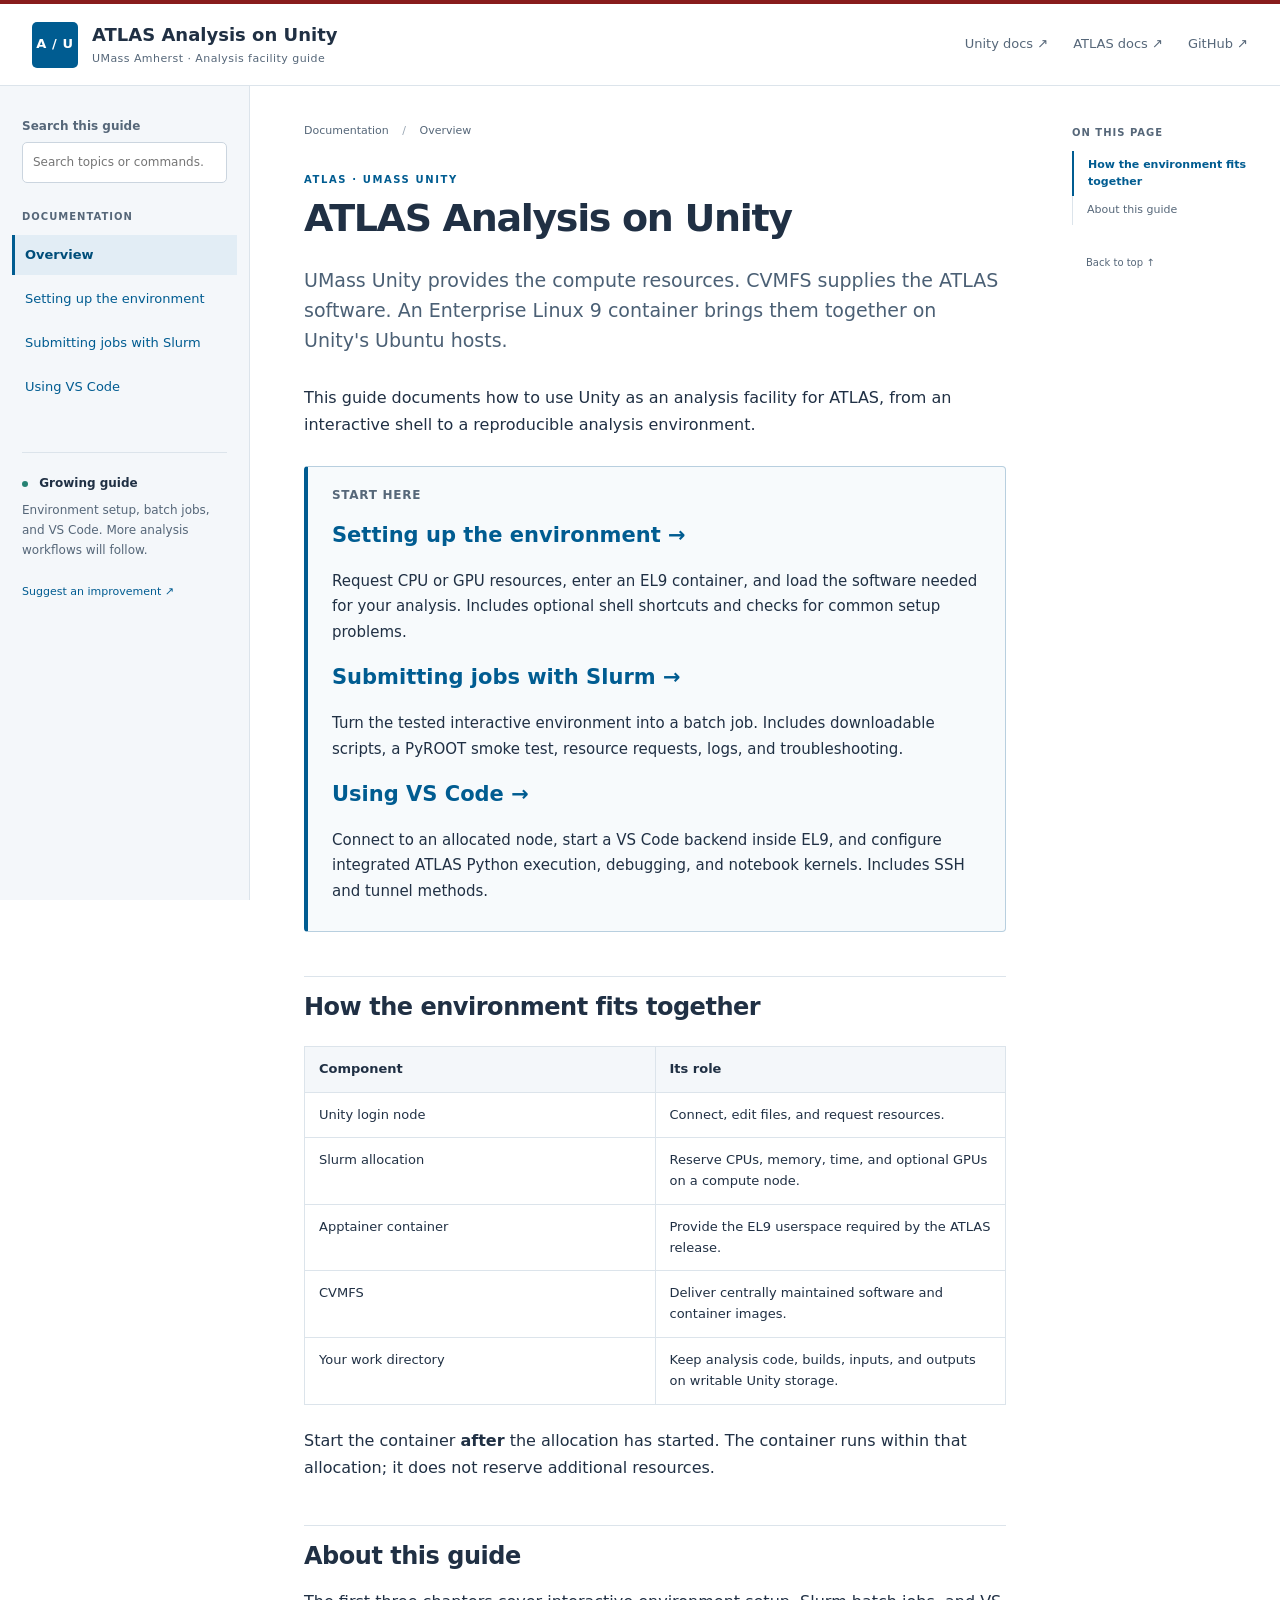
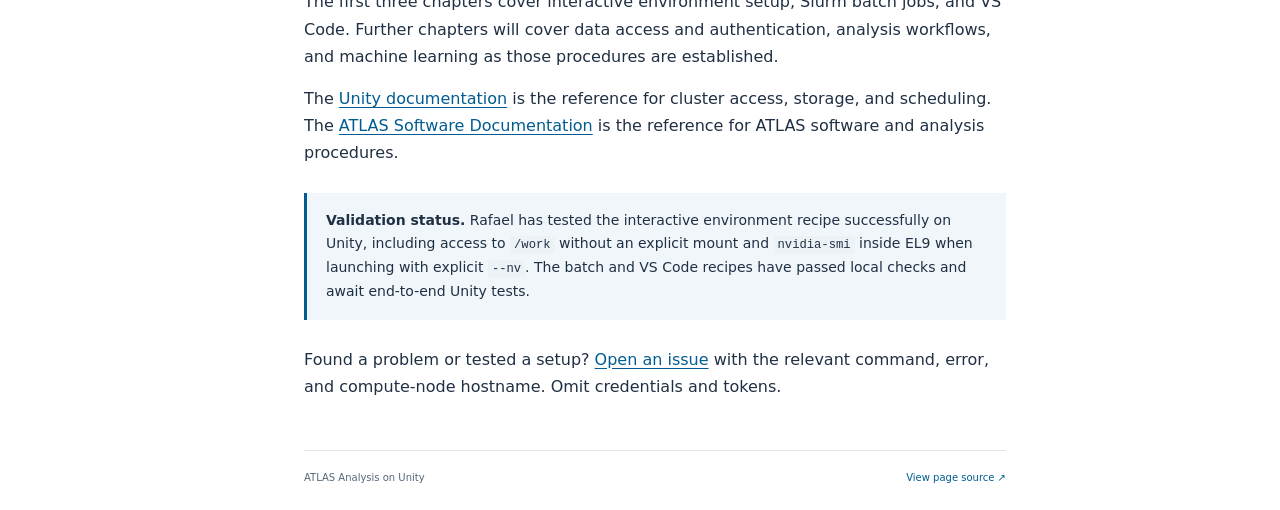
==== index.html @ 3d518be9 "Document VS Code SSH and EL9 tunnel workflows with ATLAS Python examples" ====
<!doctype html>
<html lang="en">
<head>
  <meta charset="utf-8">
  <meta name="viewport" content="width=device-width, initial-scale=1">
  <title>ATLAS Analysis on Unity | ATLAS on Unity</title>
  <meta name="description" content="A practical guide to ATLAS analysis on UMass Unity.">
  <link rel="stylesheet" href="./assets/style.css">
  <script defer src="./assets/search-index.js"></script>
  <script defer src="./assets/site.js"></script>
</head>
<body data-root="./">
<a class="skip" href="#main">Skip to content</a>
<header class="topbar">
  <a class="brand" href="./index.html"><span class="brand-mark" aria-hidden="true">A / U</span><span>ATLAS Analysis on Unity<small>UMass Amherst · Analysis facility guide</small></span></a>
  <nav class="external" aria-label="External resources"><a href="https://docs.unity.rc.umass.edu/documentation/">Unity docs ↗</a><a href="https://atlas-software.docs.cern.ch/">ATLAS docs ↗</a><a href="https://github.com/rafaellopesdesa/unity_atlas">GitHub ↗</a></nav>
  <button class="menu-toggle" aria-controls="sidebar" aria-expanded="false" hidden>Menu</button>
</header>
<div class="layout">
  <aside class="sidebar" id="sidebar">
    <div class="search" hidden><label for="search-input">Search this guide</label><input id="search-input" type="search" placeholder="Search topics or commands…" autocomplete="off"><p id="search-status" aria-live="polite"></p><ul id="search-results" hidden></ul></div>
    <p class="nav-label">Documentation</p>
    <nav class="chapters" aria-label="Chapters"><a aria-current="page" href="index.html">Overview</a><a href="setting-up-environment/index.html">Setting up the environment</a><a href="submitting-jobs/index.html">Submitting jobs with Slurm</a><a href="using-vscode/index.html">Using VS Code</a></nav>
    <div class="sidebar-note"><span class="status-dot"></span> Growing guide<p>Environment setup, batch jobs, and VS Code. More analysis workflows will follow.</p></div>
    <a class="sidebar-source" href="https://github.com/rafaellopesdesa/unity_atlas/issues">Suggest an improvement ↗</a>
  </aside>
  <main id="main" tabindex="-1">
    <div class="breadcrumb">Documentation <span>/</span> Overview</div>
    <div class="eyebrow">ATLAS · UMASS UNITY</div>
    <h1>ATLAS Analysis on Unity</h1>
    <article><p>UMass Unity provides the compute resources. CVMFS supplies the ATLAS software. An Enterprise Linux 9 container brings them together on Unity's Ubuntu hosts.</p>
<p>This guide documents how to use Unity as an analysis facility for ATLAS, from an interactive shell to a reproducible analysis environment.</p>
<section id="start-here" class="start-panel">
<h2>Start here</h2>
<p><strong><a href="setting-up-environment/">Setting up the environment →</a></strong></p>
<p>Request CPU or GPU resources, enter an EL9 container, and load the software needed for your analysis. Includes optional shell shortcuts and checks for common setup problems.</p>
<p><strong><a href="submitting-jobs/">Submitting jobs with Slurm →</a></strong></p>
<p>Turn the tested interactive environment into a batch job. Includes downloadable scripts, a PyROOT smoke test, resource requests, logs, and troubleshooting.</p>
<p><strong><a href="using-vscode/">Using VS Code →</a></strong></p>
<p>Connect to an allocated node, start a VS Code backend inside EL9, and configure integrated ATLAS Python execution, debugging, and notebook kernels. Includes SSH and tunnel methods.</p>
</section>
<h2 id="how-the-environment-fits-together">How the environment fits together</h2>
<table>
<colgroup>
<col style="width: 50%" />
<col style="width: 50%" />
</colgroup>
<thead>
<tr class="header">
<th>Component</th>
<th>Its role</th>
</tr>
</thead>
<tbody>
<tr class="odd">
<td>Unity login node</td>
<td>Connect, edit files, and request resources.</td>
</tr>
<tr class="even">
<td>Slurm allocation</td>
<td>Reserve CPUs, memory, time, and optional GPUs on a compute node.</td>
</tr>
<tr class="odd">
<td>Apptainer container</td>
<td>Provide the EL9 userspace required by the ATLAS release.</td>
</tr>
<tr class="even">
<td>CVMFS</td>
<td>Deliver centrally maintained software and container images.</td>
</tr>
<tr class="odd">
<td>Your work directory</td>
<td>Keep analysis code, builds, inputs, and outputs on writable Unity storage.</td>
</tr>
</tbody>
</table>
<p>Start the container <strong>after</strong> the allocation has started. The container runs within that allocation; it does not reserve additional resources.</p>
<h2 id="about-this-guide">About this guide</h2>
<p>The first three chapters cover interactive environment setup, Slurm batch jobs, and VS Code. Further chapters will cover data access and authentication, analysis workflows, and machine learning as those procedures are established.</p>
<p>The <a href="https://docs.unity.rc.umass.edu/documentation/">Unity documentation</a> is the reference for cluster access, storage, and scheduling. The <a href="https://atlas-software.docs.cern.ch/">ATLAS Software Documentation</a> is the reference for ATLAS software and analysis procedures.</p>
<div class="callout">
<p><strong>Validation status.</strong> Rafael has tested the interactive environment recipe successfully on Unity, including access to <code>/work</code> without an explicit mount and <code>nvidia-smi</code> inside EL9 when launching with explicit <code>--nv</code>. The batch and VS Code recipes have passed local checks and await end-to-end Unity tests.</p>
</div>
<p>Found a problem or tested a setup? <a href="https://github.com/rafaellopesdesa/unity_atlas/issues">Open an issue</a> with the relevant command, error, and compute-node hostname. Omit credentials and tokens.</p>
</article>
    <footer><span>ATLAS Analysis on Unity</span><a href="https://github.com/rafaellopesdesa/unity_atlas/blob/main/docs/index.md">View page source ↗</a></footer>
  </main>
  <aside class="toc" aria-label="On this page"><p class="nav-label">On this page</p><nav><a href="#how-the-environment-fits-together">How the environment fits together</a><a href="#about-this-guide">About this guide</a></nav><a class="back-top" href="#main">Back to top ↑</a></aside>
</div>
</body>
</html>
---- assets/style.css ----
:root{--ink:#203044;--muted:#566779;--blue:#005c91;--line:#dce4eb;--soft:#f4f7fa;--maroon:#881c1c;--header:86px}
*{box-sizing:border-box}html{scroll-behavior:smooth;scroll-padding-top:110px}body{margin:0;color:var(--ink);background:#fff;font:16px/1.7 system-ui,-apple-system,BlinkMacSystemFont,"Segoe UI",sans-serif}a{color:var(--blue);text-underline-offset:3px}a:hover{text-decoration-thickness:2px}button,input{font:inherit}button{cursor:pointer}button:focus-visible,a:focus-visible,input:focus-visible{outline:3px solid #e6a84b;outline-offset:3px}[hidden]{display:none!important}.skip{position:fixed;top:-100px;left:12px;background:white;z-index:20;padding:10px}.skip:focus{top:10px}.topbar{position:sticky;top:0;z-index:10;min-height:var(--header);border-top:4px solid var(--maroon);border-bottom:1px solid var(--line);display:flex;align-items:center;justify-content:space-between;gap:20px;padding:14px 32px;background:#fff}.brand{display:flex;align-items:center;gap:14px;text-decoration:none;color:var(--ink);font-size:18px;font-weight:700;line-height:1.3}.brand small{display:block;font-size:11px;font-weight:500;letter-spacing:.04em;color:var(--muted);margin-top:6px}.brand-mark{display:grid;place-items:center;background:var(--blue);color:white;border-radius:5px;width:46px;height:46px;font-size:13px;letter-spacing:.05em;flex-shrink:0}.external{display:flex;gap:25px;font-size:13px}.external a{text-decoration:none;color:var(--muted)}.layout{display:grid;grid-template-columns:250px minmax(0,850px) 220px;max-width:1480px;margin:auto}.sidebar{padding:30px 22px;position:sticky;top:var(--header);height:calc(100vh - var(--header));overflow:auto;background:var(--soft);border-right:1px solid var(--line)}.search label{display:block;font-size:12px;font-weight:650;color:var(--muted);margin-bottom:6px}.search input{width:100%;min-width:0;border:1px solid #cbd5df;border-radius:5px;padding:9px 10px;background:white;font-size:12px;color:var(--ink)}#search-status{font-size:11px;margin:5px 0}#search-results{list-style:none;padding:0;margin:10px 0 20px}#search-results li{margin:7px 0;border-bottom:1px solid var(--line);padding-bottom:6px}#search-results a{font-size:13px}.nav-label{text-transform:uppercase;letter-spacing:.1em;font-size:10px;font-weight:750;color:var(--muted);margin:25px 0 10px}.chapters a{display:block;padding:9px 10px;margin:4px -10px;text-decoration:none;font-size:13px;border-left:3px solid transparent}.chapters a[aria-current]{font-weight:650;background:#e2edf5;border-left-color:var(--blue);color:#004e7a}.sidebar-note{margin-top:45px;border-top:1px solid var(--line);padding-top:20px;font-size:12px;font-weight:650}.sidebar-note p{font-weight:400;color:var(--muted);font-size:12px;margin-top:6px}.status-dot{display:inline-block;width:6px;height:6px;border-radius:50%;background:#268273;margin-right:7px}.sidebar-source{display:block;font-size:11px;margin-top:22px;text-decoration:none}main{padding:36px 54px 24px;min-width:0}.breadcrumb{font-size:11px;color:var(--muted);margin-bottom:30px}.breadcrumb span{padding:0 10px;color:#9aa7b4}.eyebrow{font-size:10px;letter-spacing:.16em;font-weight:750;color:var(--blue);margin-bottom:8px}h1{font-size:38px;line-height:1.18;letter-spacing:-.035em;font-weight:730;margin:0 0 24px;max-width:720px}article>p:first-child{font-size:19px;line-height:1.6;color:#4b6075;margin-bottom:28px}h2{font-size:24px;line-height:1.35;letter-spacing:-.02em;margin:44px 0 16px;padding-top:14px;border-top:1px solid var(--line)}h3{font-size:18px;line-height:1.4;margin:28px 0 12px}p{margin:15px 0}li{margin:7px 0}article ul{padding-left:22px}code{font-family:ui-monospace,SFMono-Regular,Consolas,"Liberation Mono",monospace;font-size:.87em;background:#edf2f6;padding:2px 4px;border-radius:3px;overflow-wrap:anywhere}pre{position:relative;border:1px solid #d7e1ea;border-radius:6px;background:#f4f7fa;margin:20px 0;padding:38px 18px 16px;overflow:auto;line-height:1.7;font-size:13px;tab-size:4}pre code{padding:0;background:transparent;font-size:inherit;overflow-wrap:normal}pre::before{content:"BASH";position:absolute;top:9px;left:18px;font-family:system-ui,sans-serif;font-size:9px;letter-spacing:.1em;color:var(--muted);font-weight:700}.copy{position:absolute;top:6px;right:8px;border:1px solid #cbd5df;background:white;color:var(--muted);padding:2px 8px;border-radius:4px;font-size:10px}.table-scroll{overflow:auto;margin:22px 0}table{border-collapse:collapse;width:100%;font-size:13px;line-height:1.6}th{background:var(--soft);text-align:left;font-weight:650}td,th{padding:12px 14px;border:1px solid var(--line);vertical-align:top}td:first-child{min-width:145px}td p{margin:0}.callout{border-left:3px solid var(--blue);background:#f0f6fa;padding:3px 19px;margin:26px 0;font-size:14px}.callout p{margin:13px 0}.start-panel{border:1px solid #b8cfdf;border-left:4px solid var(--blue);padding:4px 24px 12px;margin:28px 0;background:#f7fafc;border-radius:4px}.start-panel h2{border:0;margin:16px 0 8px;padding:0;font-size:12px;letter-spacing:.06em;text-transform:uppercase;color:var(--muted)}.start-panel p{font-size:15px}.start-panel strong{font-size:21px;font-weight:650}.start-panel a{text-decoration:none}.toc{position:sticky;top:var(--header);height:calc(100vh - var(--header));overflow:auto;padding:28px 20px 25px 12px}.toc .nav-label{margin-top:10px}.toc nav{border-left:1px solid var(--line)}.toc a{display:block;color:var(--muted);text-decoration:none;font-size:11px;line-height:1.5;padding:6px 0 6px 14px}.toc a.active{color:var(--blue);font-weight:650;border-left:2px solid var(--blue);margin-left:-1px}.toc .back-top{margin-top:24px;font-size:10px}footer{border-top:1px solid var(--line);margin-top:50px;padding-top:18px;display:flex;justify-content:space-between;gap:16px;font-size:10px;color:var(--muted)}footer a{text-decoration:none}.menu-toggle{border:1px solid var(--line);padding:5px 10px;border-radius:4px;background:white;font-size:12px}
@media(min-width:1000px){.menu-toggle{display:none}}@media(max-width:1200px){.layout{grid-template-columns:230px minmax(0,1fr)}.toc{display:none}main{padding:35px 45px}.external{gap:15px}}@media(max-width:999px){:root{--header:80px}.topbar{padding:12px 18px}.external{display:none}.layout{display:block}.sidebar{position:static;height:auto;border-bottom:1px solid var(--line);border-right:0;padding:20px}.js .sidebar:not(.open){display:none}.sidebar-note,.sidebar-source{display:none}.nav-label{margin-top:18px}main{padding:30px 24px}.brand{font-size:16px}.brand small{font-size:10px}.breadcrumb{margin-bottom:24px}h1{font-size:34px}h2{font-size:23px}article>p:first-child{font-size:18px}pre{font-size:12px}footer{flex-wrap:wrap}}@media(prefers-reduced-motion:reduce){html{scroll-behavior:auto}}@media print{.topbar,.sidebar,.toc,.breadcrumb,.eyebrow,.copy,footer{display:none}.layout{display:block}main{padding:0}body{font-size:11pt}h1{font-size:26pt}h2{break-after:avoid}pre,.callout{break-inside:avoid}pre{white-space:pre-wrap}a{color:inherit}}
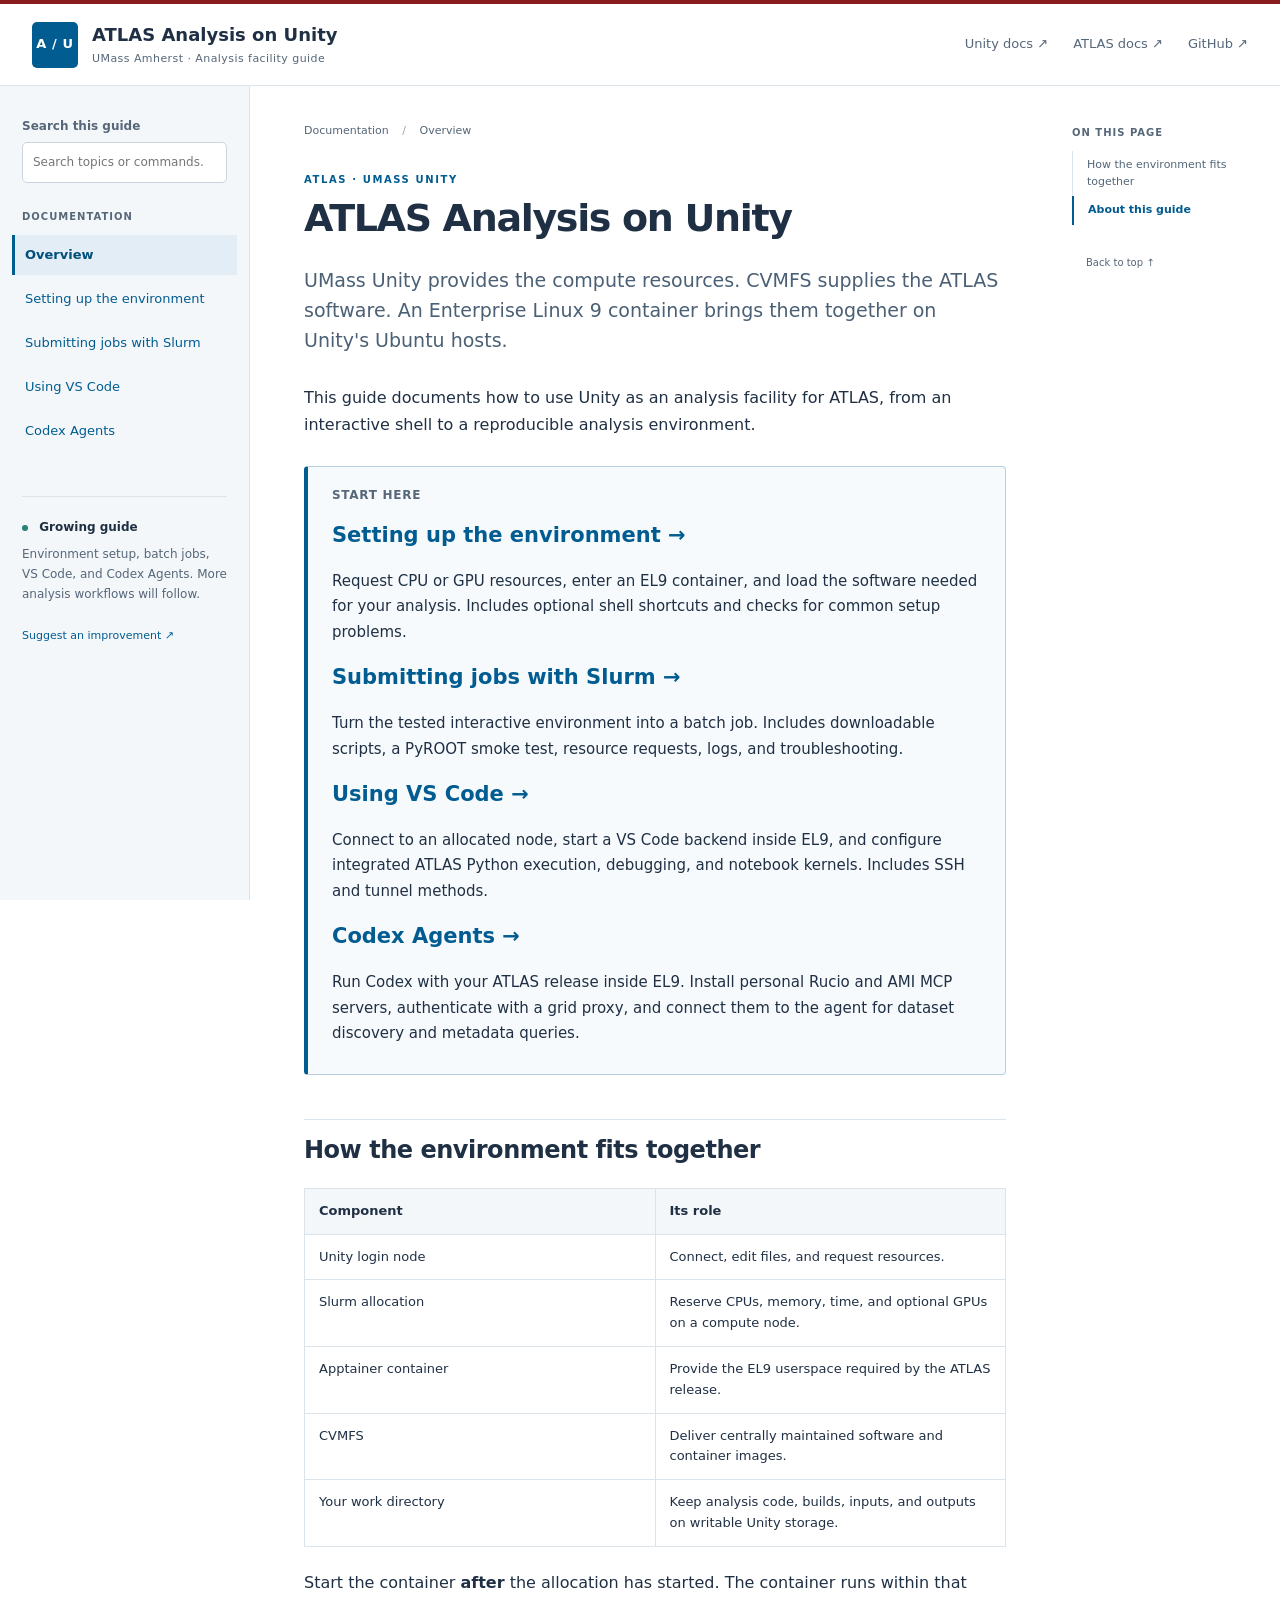
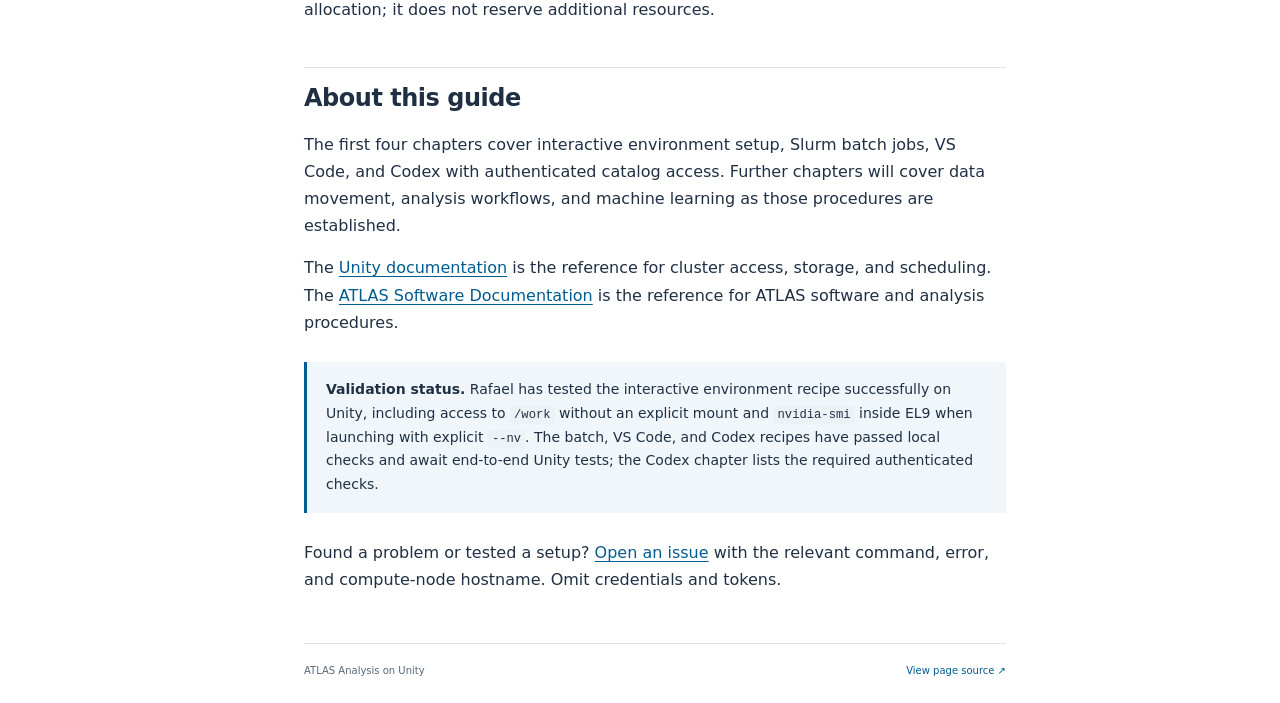
==== commit ed2a1963: "Add Codex Agents workflow with isolated Rucio and AMI stdio servers" ====
--- a/index.html
+++ b/index.html
@@ -20,8 +20,8 @@
   <aside class="sidebar" id="sidebar">
     <div class="search" hidden><label for="search-input">Search this guide</label><input id="search-input" type="search" placeholder="Search topics or commands…" autocomplete="off"><p id="search-status" aria-live="polite"></p><ul id="search-results" hidden></ul></div>
     <p class="nav-label">Documentation</p>
-    <nav class="chapters" aria-label="Chapters"><a aria-current="page" href="index.html">Overview</a><a href="setting-up-environment/index.html">Setting up the environment</a><a href="submitting-jobs/index.html">Submitting jobs with Slurm</a><a href="using-vscode/index.html">Using VS Code</a></nav>
-    <div class="sidebar-note"><span class="status-dot"></span> Growing guide<p>Environment setup, batch jobs, and VS Code. More analysis workflows will follow.</p></div>
+    <nav class="chapters" aria-label="Chapters"><a aria-current="page" href="index.html">Overview</a><a href="setting-up-environment/index.html">Setting up the environment</a><a href="submitting-jobs/index.html">Submitting jobs with Slurm</a><a href="using-vscode/index.html">Using VS Code</a><a href="codex-agents/index.html">Codex Agents</a></nav>
+    <div class="sidebar-note"><span class="status-dot"></span> Growing guide<p>Environment setup, batch jobs, VS Code, and Codex Agents. More analysis workflows will follow.</p></div>
     <a class="sidebar-source" href="https://github.com/rafaellopesdesa/unity_atlas/issues">Suggest an improvement ↗</a>
   </aside>
   <main id="main" tabindex="-1">
@@ -38,6 +38,8 @@
 <p>Turn the tested interactive environment into a batch job. Includes downloadable scripts, a PyROOT smoke test, resource requests, logs, and troubleshooting.</p>
 <p><strong><a href="using-vscode/">Using VS Code →</a></strong></p>
 <p>Connect to an allocated node, start a VS Code backend inside EL9, and configure integrated ATLAS Python execution, debugging, and notebook kernels. Includes SSH and tunnel methods.</p>
+<p><strong><a href="codex-agents/">Codex Agents →</a></strong></p>
+<p>Run Codex with your ATLAS release inside EL9. Install personal Rucio and AMI MCP servers, authenticate with a grid proxy, and connect them to the agent for dataset discovery and metadata queries.</p>
 </section>
 <h2 id="how-the-environment-fits-together">How the environment fits together</h2>
 <table>
@@ -76,10 +78,10 @@
 </table>
 <p>Start the container <strong>after</strong> the allocation has started. The container runs within that allocation; it does not reserve additional resources.</p>
 <h2 id="about-this-guide">About this guide</h2>
-<p>The first three chapters cover interactive environment setup, Slurm batch jobs, and VS Code. Further chapters will cover data access and authentication, analysis workflows, and machine learning as those procedures are established.</p>
+<p>The first four chapters cover interactive environment setup, Slurm batch jobs, VS Code, and Codex with authenticated catalog access. Further chapters will cover data movement, analysis workflows, and machine learning as those procedures are established.</p>
 <p>The <a href="https://docs.unity.rc.umass.edu/documentation/">Unity documentation</a> is the reference for cluster access, storage, and scheduling. The <a href="https://atlas-software.docs.cern.ch/">ATLAS Software Documentation</a> is the reference for ATLAS software and analysis procedures.</p>
 <div class="callout">
-<p><strong>Validation status.</strong> Rafael has tested the interactive environment recipe successfully on Unity, including access to <code>/work</code> without an explicit mount and <code>nvidia-smi</code> inside EL9 when launching with explicit <code>--nv</code>. The batch and VS Code recipes have passed local checks and await end-to-end Unity tests.</p>
+<p><strong>Validation status.</strong> Rafael has tested the interactive environment recipe successfully on Unity, including access to <code>/work</code> without an explicit mount and <code>nvidia-smi</code> inside EL9 when launching with explicit <code>--nv</code>. The batch, VS Code, and Codex recipes have passed local checks and await end-to-end Unity tests; the Codex chapter lists the required authenticated checks.</p>
 </div>
 <p>Found a problem or tested a setup? <a href="https://github.com/rafaellopesdesa/unity_atlas/issues">Open an issue</a> with the relevant command, error, and compute-node hostname. Omit credentials and tokens.</p>
 </article>
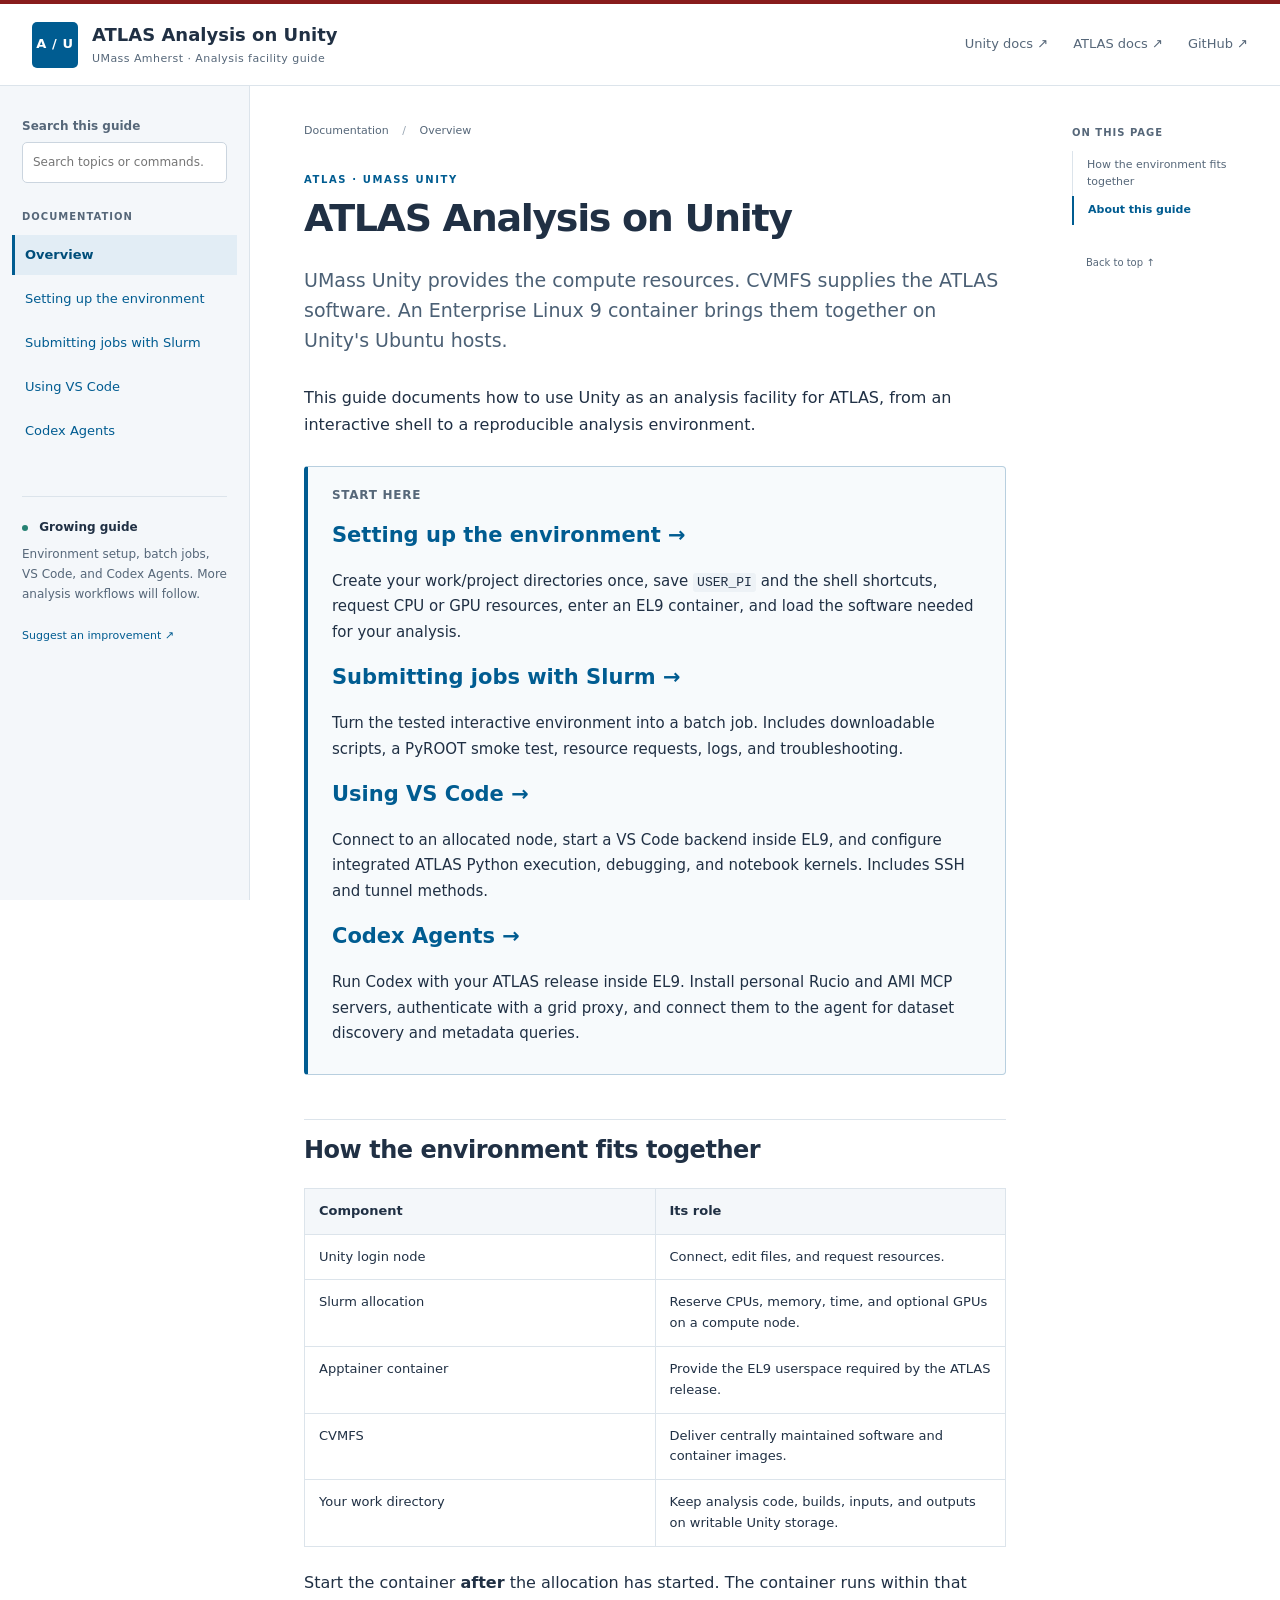
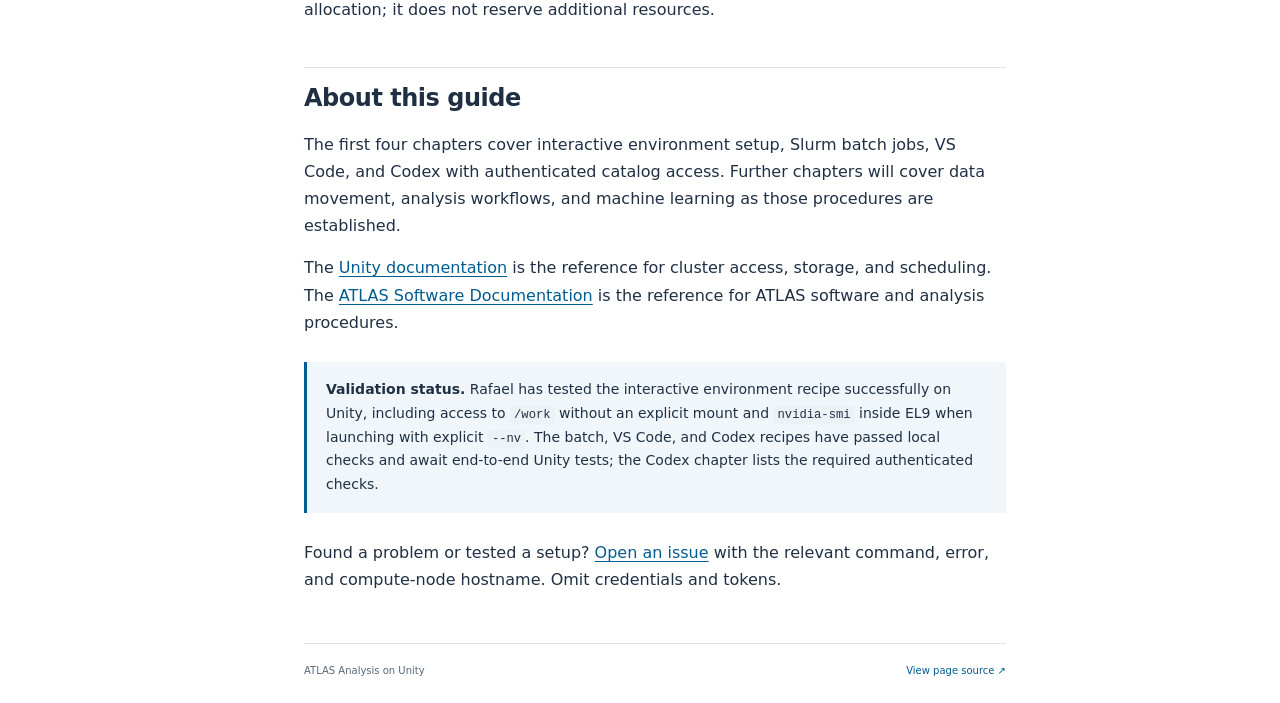
==== commit 8e9bfc96: "Standardize PI and user directories and reuse configured shell helpers" ====
--- a/index.html
+++ b/index.html
@@ -33,7 +33,7 @@
 <section id="start-here" class="start-panel">
 <h2>Start here</h2>
 <p><strong><a href="setting-up-environment/">Setting up the environment →</a></strong></p>
-<p>Request CPU or GPU resources, enter an EL9 container, and load the software needed for your analysis. Includes optional shell shortcuts and checks for common setup problems.</p>
+<p>Create your work/project directories once, save <code>USER_PI</code> and the shell shortcuts, request CPU or GPU resources, enter an EL9 container, and load the software needed for your analysis.</p>
 <p><strong><a href="submitting-jobs/">Submitting jobs with Slurm →</a></strong></p>
 <p>Turn the tested interactive environment into a batch job. Includes downloadable scripts, a PyROOT smoke test, resource requests, logs, and troubleshooting.</p>
 <p><strong><a href="using-vscode/">Using VS Code →</a></strong></p>
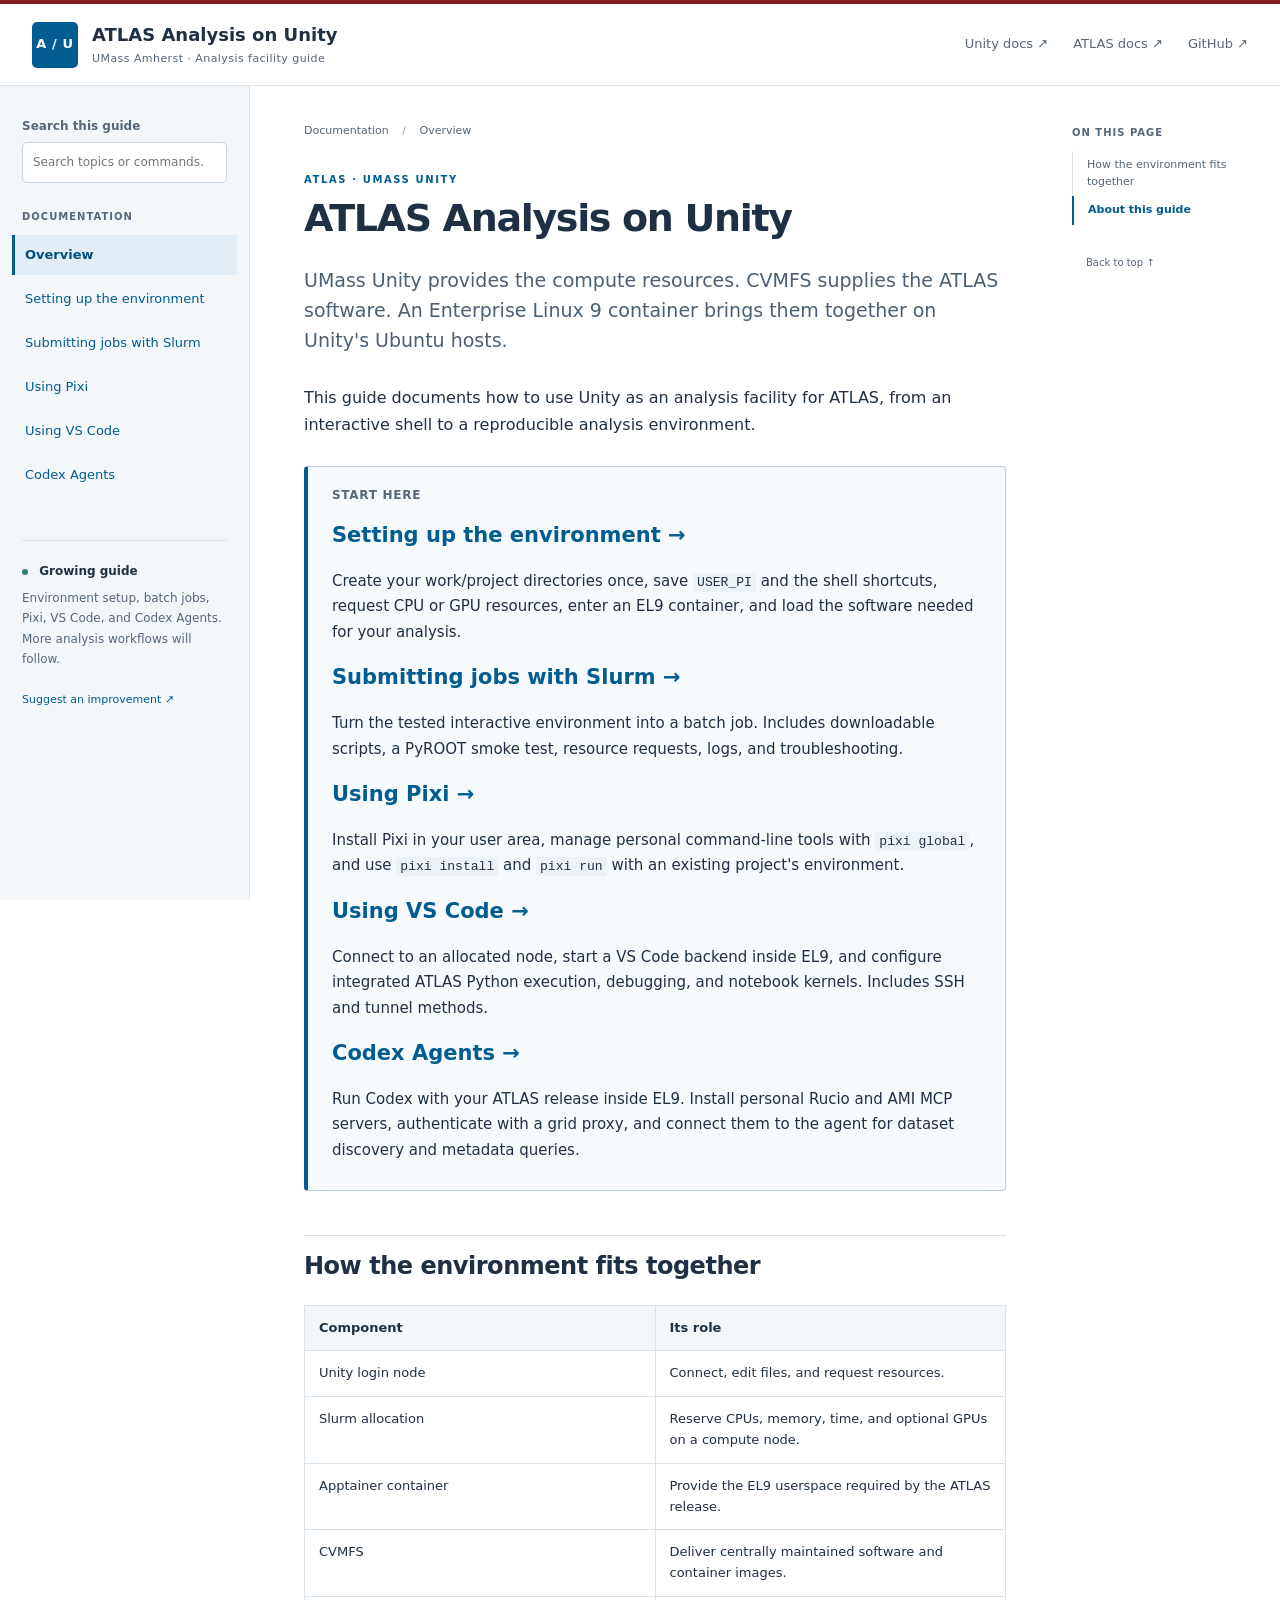
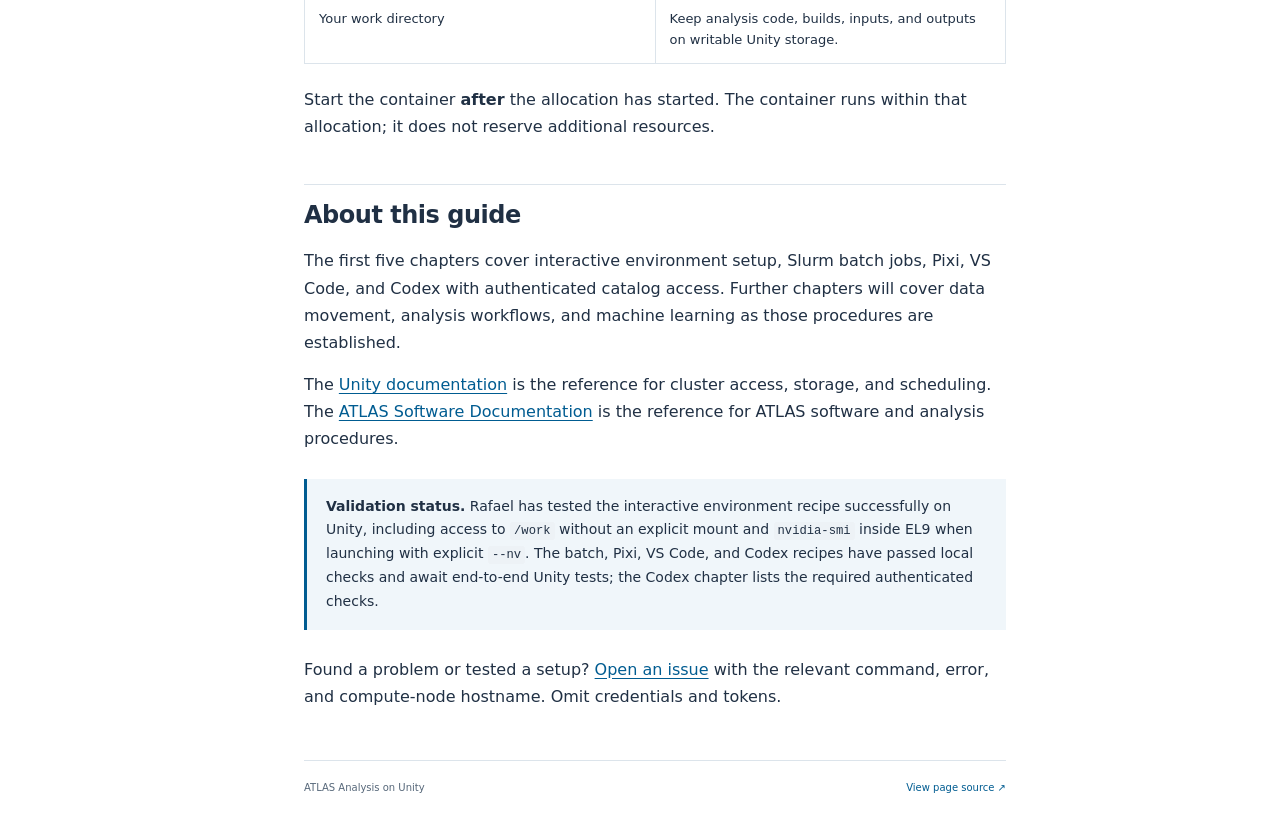
==== commit c356e8a9: "Add Pixi basics chapter before VS Code and reuse it in Codex setup" ====
--- a/index.html
+++ b/index.html
@@ -20,8 +20,8 @@
   <aside class="sidebar" id="sidebar">
     <div class="search" hidden><label for="search-input">Search this guide</label><input id="search-input" type="search" placeholder="Search topics or commands…" autocomplete="off"><p id="search-status" aria-live="polite"></p><ul id="search-results" hidden></ul></div>
     <p class="nav-label">Documentation</p>
-    <nav class="chapters" aria-label="Chapters"><a aria-current="page" href="index.html">Overview</a><a href="setting-up-environment/index.html">Setting up the environment</a><a href="submitting-jobs/index.html">Submitting jobs with Slurm</a><a href="using-vscode/index.html">Using VS Code</a><a href="codex-agents/index.html">Codex Agents</a></nav>
-    <div class="sidebar-note"><span class="status-dot"></span> Growing guide<p>Environment setup, batch jobs, VS Code, and Codex Agents. More analysis workflows will follow.</p></div>
+    <nav class="chapters" aria-label="Chapters"><a aria-current="page" href="index.html">Overview</a><a href="setting-up-environment/index.html">Setting up the environment</a><a href="submitting-jobs/index.html">Submitting jobs with Slurm</a><a href="using-pixi/index.html">Using Pixi</a><a href="using-vscode/index.html">Using VS Code</a><a href="codex-agents/index.html">Codex Agents</a></nav>
+    <div class="sidebar-note"><span class="status-dot"></span> Growing guide<p>Environment setup, batch jobs, Pixi, VS Code, and Codex Agents. More analysis workflows will follow.</p></div>
     <a class="sidebar-source" href="https://github.com/rafaellopesdesa/unity_atlas/issues">Suggest an improvement ↗</a>
   </aside>
   <main id="main" tabindex="-1">
@@ -36,6 +36,8 @@
 <p>Create your work/project directories once, save <code>USER_PI</code> and the shell shortcuts, request CPU or GPU resources, enter an EL9 container, and load the software needed for your analysis.</p>
 <p><strong><a href="submitting-jobs/">Submitting jobs with Slurm →</a></strong></p>
 <p>Turn the tested interactive environment into a batch job. Includes downloadable scripts, a PyROOT smoke test, resource requests, logs, and troubleshooting.</p>
+<p><strong><a href="using-pixi/">Using Pixi →</a></strong></p>
+<p>Install Pixi in your user area, manage personal command-line tools with <code>pixi global</code>, and use <code>pixi install</code> and <code>pixi run</code> with an existing project's environment.</p>
 <p><strong><a href="using-vscode/">Using VS Code →</a></strong></p>
 <p>Connect to an allocated node, start a VS Code backend inside EL9, and configure integrated ATLAS Python execution, debugging, and notebook kernels. Includes SSH and tunnel methods.</p>
 <p><strong><a href="codex-agents/">Codex Agents →</a></strong></p>
@@ -78,10 +80,10 @@
 </table>
 <p>Start the container <strong>after</strong> the allocation has started. The container runs within that allocation; it does not reserve additional resources.</p>
 <h2 id="about-this-guide">About this guide</h2>
-<p>The first four chapters cover interactive environment setup, Slurm batch jobs, VS Code, and Codex with authenticated catalog access. Further chapters will cover data movement, analysis workflows, and machine learning as those procedures are established.</p>
+<p>The first five chapters cover interactive environment setup, Slurm batch jobs, Pixi, VS Code, and Codex with authenticated catalog access. Further chapters will cover data movement, analysis workflows, and machine learning as those procedures are established.</p>
 <p>The <a href="https://docs.unity.rc.umass.edu/documentation/">Unity documentation</a> is the reference for cluster access, storage, and scheduling. The <a href="https://atlas-software.docs.cern.ch/">ATLAS Software Documentation</a> is the reference for ATLAS software and analysis procedures.</p>
 <div class="callout">
-<p><strong>Validation status.</strong> Rafael has tested the interactive environment recipe successfully on Unity, including access to <code>/work</code> without an explicit mount and <code>nvidia-smi</code> inside EL9 when launching with explicit <code>--nv</code>. The batch, VS Code, and Codex recipes have passed local checks and await end-to-end Unity tests; the Codex chapter lists the required authenticated checks.</p>
+<p><strong>Validation status.</strong> Rafael has tested the interactive environment recipe successfully on Unity, including access to <code>/work</code> without an explicit mount and <code>nvidia-smi</code> inside EL9 when launching with explicit <code>--nv</code>. The batch, Pixi, VS Code, and Codex recipes have passed local checks and await end-to-end Unity tests; the Codex chapter lists the required authenticated checks.</p>
 </div>
 <p>Found a problem or tested a setup? <a href="https://github.com/rafaellopesdesa/unity_atlas/issues">Open an issue</a> with the relevant command, error, and compute-node hostname. Omit credentials and tokens.</p>
 </article>
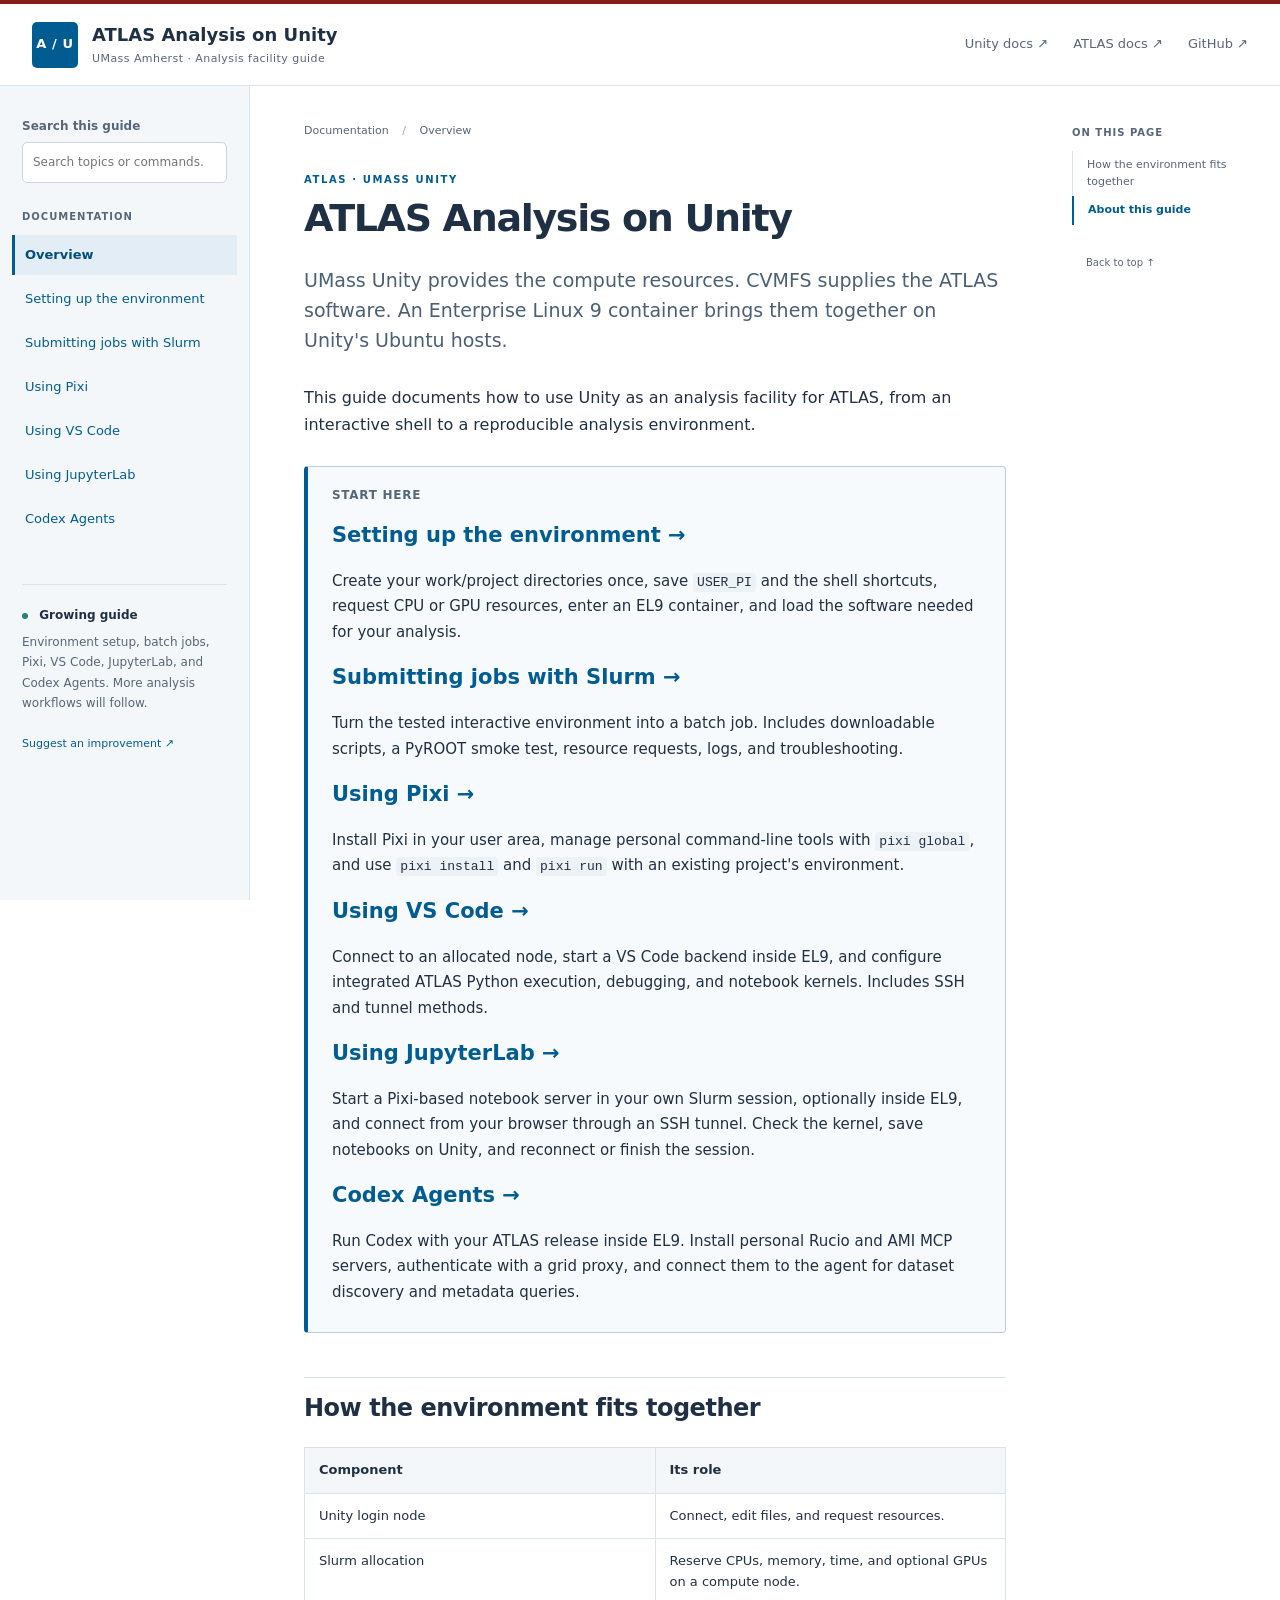
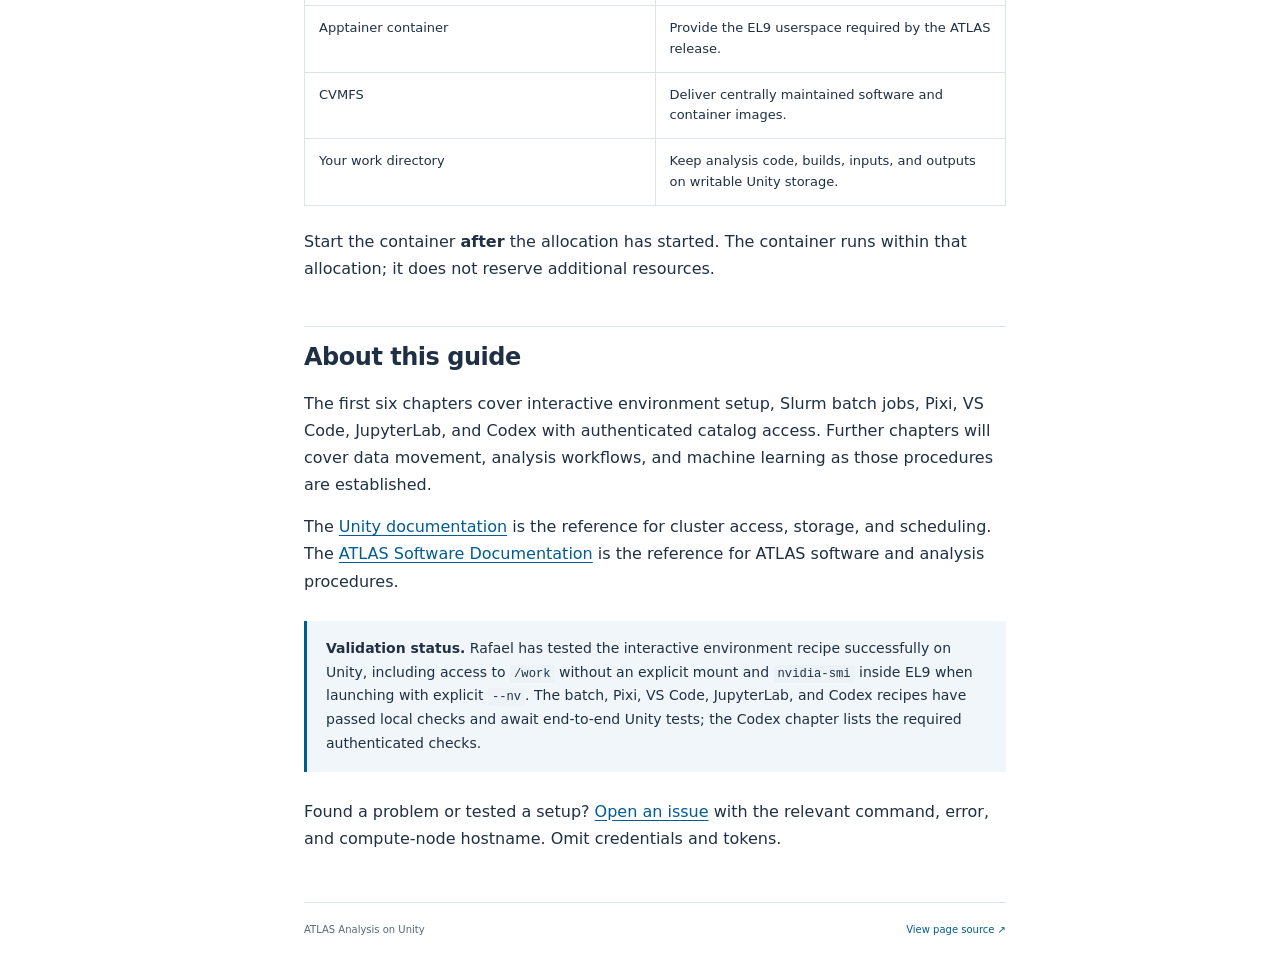
==== commit ade6f103: "Document Pixi JupyterLab sessions with Slurm and browser SSH access" ====
--- a/index.html
+++ b/index.html
@@ -20,8 +20,8 @@
   <aside class="sidebar" id="sidebar">
     <div class="search" hidden><label for="search-input">Search this guide</label><input id="search-input" type="search" placeholder="Search topics or commands…" autocomplete="off"><p id="search-status" aria-live="polite"></p><ul id="search-results" hidden></ul></div>
     <p class="nav-label">Documentation</p>
-    <nav class="chapters" aria-label="Chapters"><a aria-current="page" href="index.html">Overview</a><a href="setting-up-environment/index.html">Setting up the environment</a><a href="submitting-jobs/index.html">Submitting jobs with Slurm</a><a href="using-pixi/index.html">Using Pixi</a><a href="using-vscode/index.html">Using VS Code</a><a href="codex-agents/index.html">Codex Agents</a></nav>
-    <div class="sidebar-note"><span class="status-dot"></span> Growing guide<p>Environment setup, batch jobs, Pixi, VS Code, and Codex Agents. More analysis workflows will follow.</p></div>
+    <nav class="chapters" aria-label="Chapters"><a aria-current="page" href="index.html">Overview</a><a href="setting-up-environment/index.html">Setting up the environment</a><a href="submitting-jobs/index.html">Submitting jobs with Slurm</a><a href="using-pixi/index.html">Using Pixi</a><a href="using-vscode/index.html">Using VS Code</a><a href="using-jupyterlab/index.html">Using JupyterLab</a><a href="codex-agents/index.html">Codex Agents</a></nav>
+    <div class="sidebar-note"><span class="status-dot"></span> Growing guide<p>Environment setup, batch jobs, Pixi, VS Code, JupyterLab, and Codex Agents. More analysis workflows will follow.</p></div>
     <a class="sidebar-source" href="https://github.com/rafaellopesdesa/unity_atlas/issues">Suggest an improvement ↗</a>
   </aside>
   <main id="main" tabindex="-1">
@@ -40,6 +40,8 @@
 <p>Install Pixi in your user area, manage personal command-line tools with <code>pixi global</code>, and use <code>pixi install</code> and <code>pixi run</code> with an existing project's environment.</p>
 <p><strong><a href="using-vscode/">Using VS Code →</a></strong></p>
 <p>Connect to an allocated node, start a VS Code backend inside EL9, and configure integrated ATLAS Python execution, debugging, and notebook kernels. Includes SSH and tunnel methods.</p>
+<p><strong><a href="using-jupyterlab/">Using JupyterLab →</a></strong></p>
+<p>Start a Pixi-based notebook server in your own Slurm session, optionally inside EL9, and connect from your browser through an SSH tunnel. Check the kernel, save notebooks on Unity, and reconnect or finish the session.</p>
 <p><strong><a href="codex-agents/">Codex Agents →</a></strong></p>
 <p>Run Codex with your ATLAS release inside EL9. Install personal Rucio and AMI MCP servers, authenticate with a grid proxy, and connect them to the agent for dataset discovery and metadata queries.</p>
 </section>
@@ -80,10 +82,10 @@
 </table>
 <p>Start the container <strong>after</strong> the allocation has started. The container runs within that allocation; it does not reserve additional resources.</p>
 <h2 id="about-this-guide">About this guide</h2>
-<p>The first five chapters cover interactive environment setup, Slurm batch jobs, Pixi, VS Code, and Codex with authenticated catalog access. Further chapters will cover data movement, analysis workflows, and machine learning as those procedures are established.</p>
+<p>The first six chapters cover interactive environment setup, Slurm batch jobs, Pixi, VS Code, JupyterLab, and Codex with authenticated catalog access. Further chapters will cover data movement, analysis workflows, and machine learning as those procedures are established.</p>
 <p>The <a href="https://docs.unity.rc.umass.edu/documentation/">Unity documentation</a> is the reference for cluster access, storage, and scheduling. The <a href="https://atlas-software.docs.cern.ch/">ATLAS Software Documentation</a> is the reference for ATLAS software and analysis procedures.</p>
 <div class="callout">
-<p><strong>Validation status.</strong> Rafael has tested the interactive environment recipe successfully on Unity, including access to <code>/work</code> without an explicit mount and <code>nvidia-smi</code> inside EL9 when launching with explicit <code>--nv</code>. The batch, Pixi, VS Code, and Codex recipes have passed local checks and await end-to-end Unity tests; the Codex chapter lists the required authenticated checks.</p>
+<p><strong>Validation status.</strong> Rafael has tested the interactive environment recipe successfully on Unity, including access to <code>/work</code> without an explicit mount and <code>nvidia-smi</code> inside EL9 when launching with explicit <code>--nv</code>. The batch, Pixi, VS Code, JupyterLab, and Codex recipes have passed local checks and await end-to-end Unity tests; the Codex chapter lists the required authenticated checks.</p>
 </div>
 <p>Found a problem or tested a setup? <a href="https://github.com/rafaellopesdesa/unity_atlas/issues">Open an issue</a> with the relevant command, error, and compute-node hostname. Omit credentials and tokens.</p>
 </article>
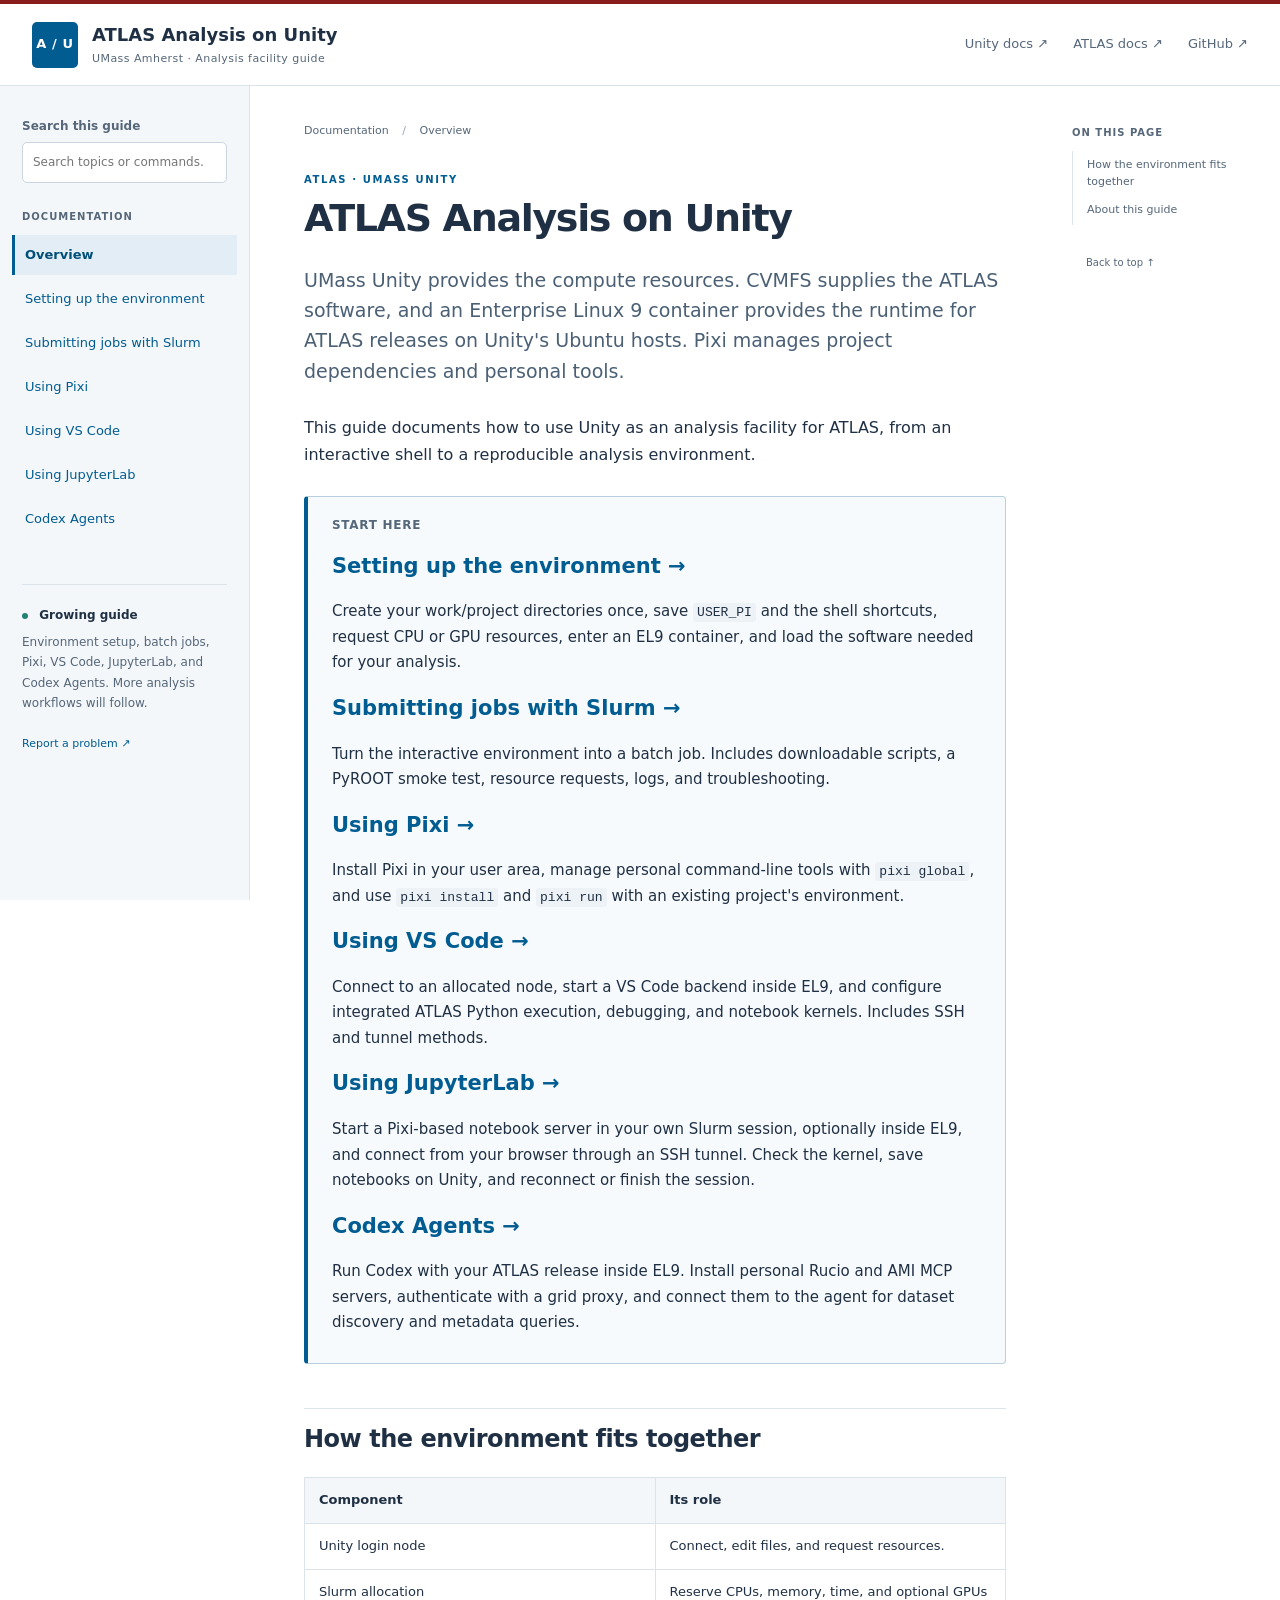
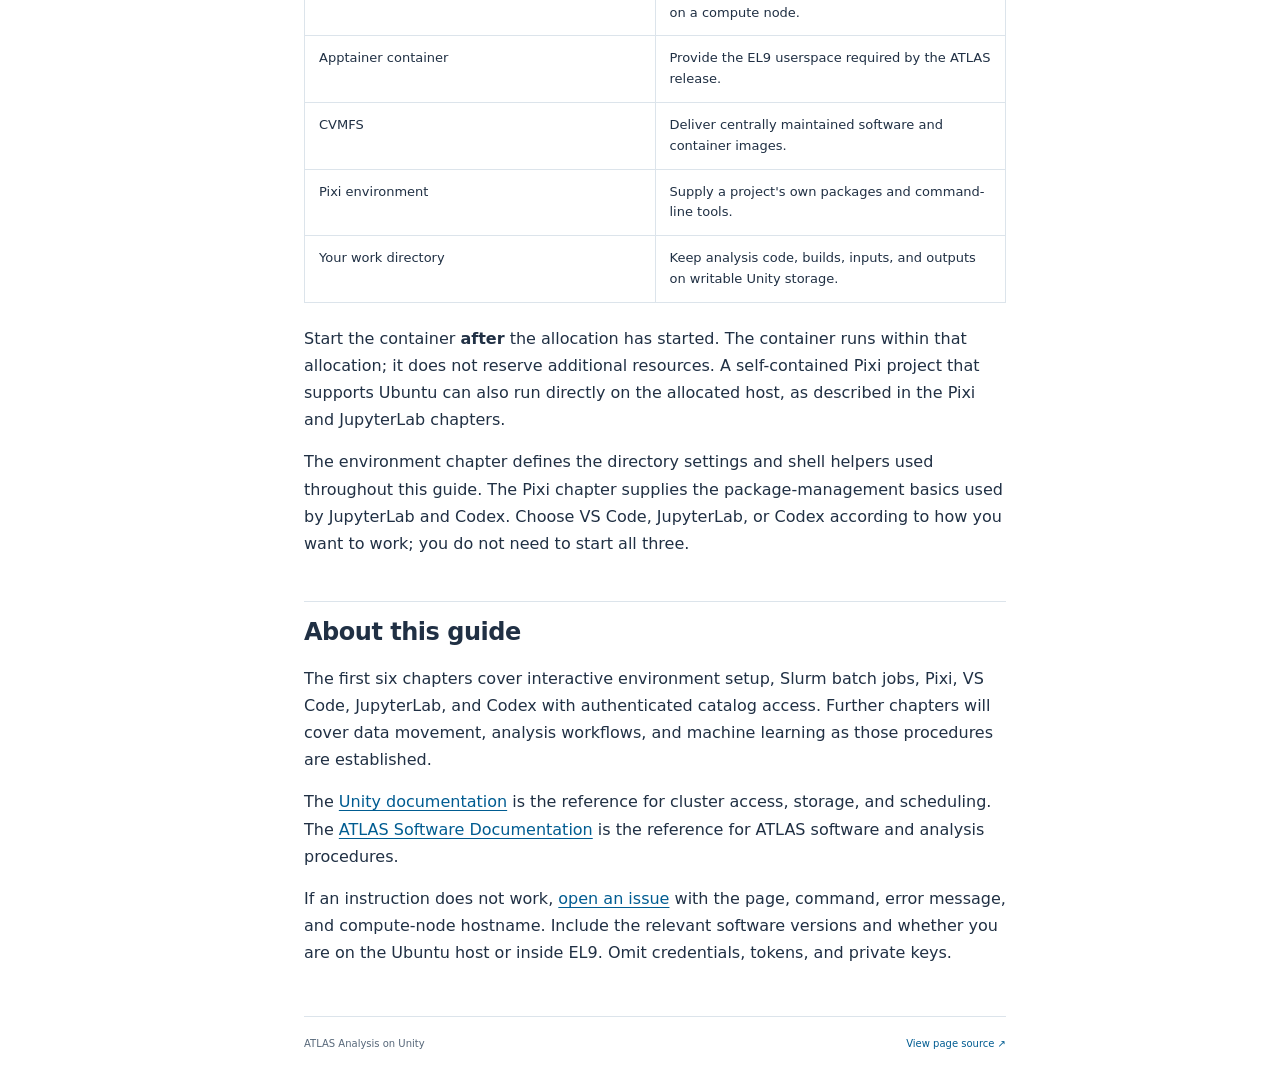
==== commit 184c1306: "Remove testing-status commentary and align manual setup conventions" ====
--- a/index.html
+++ b/index.html
@@ -22,20 +22,20 @@
     <p class="nav-label">Documentation</p>
     <nav class="chapters" aria-label="Chapters"><a aria-current="page" href="index.html">Overview</a><a href="setting-up-environment/index.html">Setting up the environment</a><a href="submitting-jobs/index.html">Submitting jobs with Slurm</a><a href="using-pixi/index.html">Using Pixi</a><a href="using-vscode/index.html">Using VS Code</a><a href="using-jupyterlab/index.html">Using JupyterLab</a><a href="codex-agents/index.html">Codex Agents</a></nav>
     <div class="sidebar-note"><span class="status-dot"></span> Growing guide<p>Environment setup, batch jobs, Pixi, VS Code, JupyterLab, and Codex Agents. More analysis workflows will follow.</p></div>
-    <a class="sidebar-source" href="https://github.com/rafaellopesdesa/unity_atlas/issues">Suggest an improvement ↗</a>
+    <a class="sidebar-source" href="https://github.com/rafaellopesdesa/unity_atlas/issues">Report a problem ↗</a>
   </aside>
   <main id="main" tabindex="-1">
     <div class="breadcrumb">Documentation <span>/</span> Overview</div>
     <div class="eyebrow">ATLAS · UMASS UNITY</div>
     <h1>ATLAS Analysis on Unity</h1>
-    <article><p>UMass Unity provides the compute resources. CVMFS supplies the ATLAS software. An Enterprise Linux 9 container brings them together on Unity's Ubuntu hosts.</p>
+    <article><p>UMass Unity provides the compute resources. CVMFS supplies the ATLAS software, and an Enterprise Linux 9 container provides the runtime for ATLAS releases on Unity's Ubuntu hosts. Pixi manages project dependencies and personal tools.</p>
 <p>This guide documents how to use Unity as an analysis facility for ATLAS, from an interactive shell to a reproducible analysis environment.</p>
 <section id="start-here" class="start-panel">
 <h2>Start here</h2>
 <p><strong><a href="setting-up-environment/">Setting up the environment →</a></strong></p>
 <p>Create your work/project directories once, save <code>USER_PI</code> and the shell shortcuts, request CPU or GPU resources, enter an EL9 container, and load the software needed for your analysis.</p>
 <p><strong><a href="submitting-jobs/">Submitting jobs with Slurm →</a></strong></p>
-<p>Turn the tested interactive environment into a batch job. Includes downloadable scripts, a PyROOT smoke test, resource requests, logs, and troubleshooting.</p>
+<p>Turn the interactive environment into a batch job. Includes downloadable scripts, a PyROOT smoke test, resource requests, logs, and troubleshooting.</p>
 <p><strong><a href="using-pixi/">Using Pixi →</a></strong></p>
 <p>Install Pixi in your user area, manage personal command-line tools with <code>pixi global</code>, and use <code>pixi install</code> and <code>pixi run</code> with an existing project's environment.</p>
 <p><strong><a href="using-vscode/">Using VS Code →</a></strong></p>
@@ -75,19 +75,21 @@
 <td>Deliver centrally maintained software and container images.</td>
 </tr>
 <tr class="odd">
+<td>Pixi environment</td>
+<td>Supply a project's own packages and command-line tools.</td>
+</tr>
+<tr class="even">
 <td>Your work directory</td>
 <td>Keep analysis code, builds, inputs, and outputs on writable Unity storage.</td>
 </tr>
 </tbody>
 </table>
-<p>Start the container <strong>after</strong> the allocation has started. The container runs within that allocation; it does not reserve additional resources.</p>
+<p>Start the container <strong>after</strong> the allocation has started. The container runs within that allocation; it does not reserve additional resources. A self-contained Pixi project that supports Ubuntu can also run directly on the allocated host, as described in the Pixi and JupyterLab chapters.</p>
+<p>The environment chapter defines the directory settings and shell helpers used throughout this guide. The Pixi chapter supplies the package-management basics used by JupyterLab and Codex. Choose VS Code, JupyterLab, or Codex according to how you want to work; you do not need to start all three.</p>
 <h2 id="about-this-guide">About this guide</h2>
 <p>The first six chapters cover interactive environment setup, Slurm batch jobs, Pixi, VS Code, JupyterLab, and Codex with authenticated catalog access. Further chapters will cover data movement, analysis workflows, and machine learning as those procedures are established.</p>
 <p>The <a href="https://docs.unity.rc.umass.edu/documentation/">Unity documentation</a> is the reference for cluster access, storage, and scheduling. The <a href="https://atlas-software.docs.cern.ch/">ATLAS Software Documentation</a> is the reference for ATLAS software and analysis procedures.</p>
-<div class="callout">
-<p><strong>Validation status.</strong> Rafael has tested the interactive environment recipe successfully on Unity, including access to <code>/work</code> without an explicit mount and <code>nvidia-smi</code> inside EL9 when launching with explicit <code>--nv</code>. The batch, Pixi, VS Code, JupyterLab, and Codex recipes have passed local checks and await end-to-end Unity tests; the Codex chapter lists the required authenticated checks.</p>
-</div>
-<p>Found a problem or tested a setup? <a href="https://github.com/rafaellopesdesa/unity_atlas/issues">Open an issue</a> with the relevant command, error, and compute-node hostname. Omit credentials and tokens.</p>
+<p>If an instruction does not work, <a href="https://github.com/rafaellopesdesa/unity_atlas/issues">open an issue</a> with the page, command, error message, and compute-node hostname. Include the relevant software versions and whether you are on the Ubuntu host or inside EL9. Omit credentials, tokens, and private keys.</p>
 </article>
     <footer><span>ATLAS Analysis on Unity</span><a href="https://github.com/rafaellopesdesa/unity_atlas/blob/main/docs/index.md">View page source ↗</a></footer>
   </main>
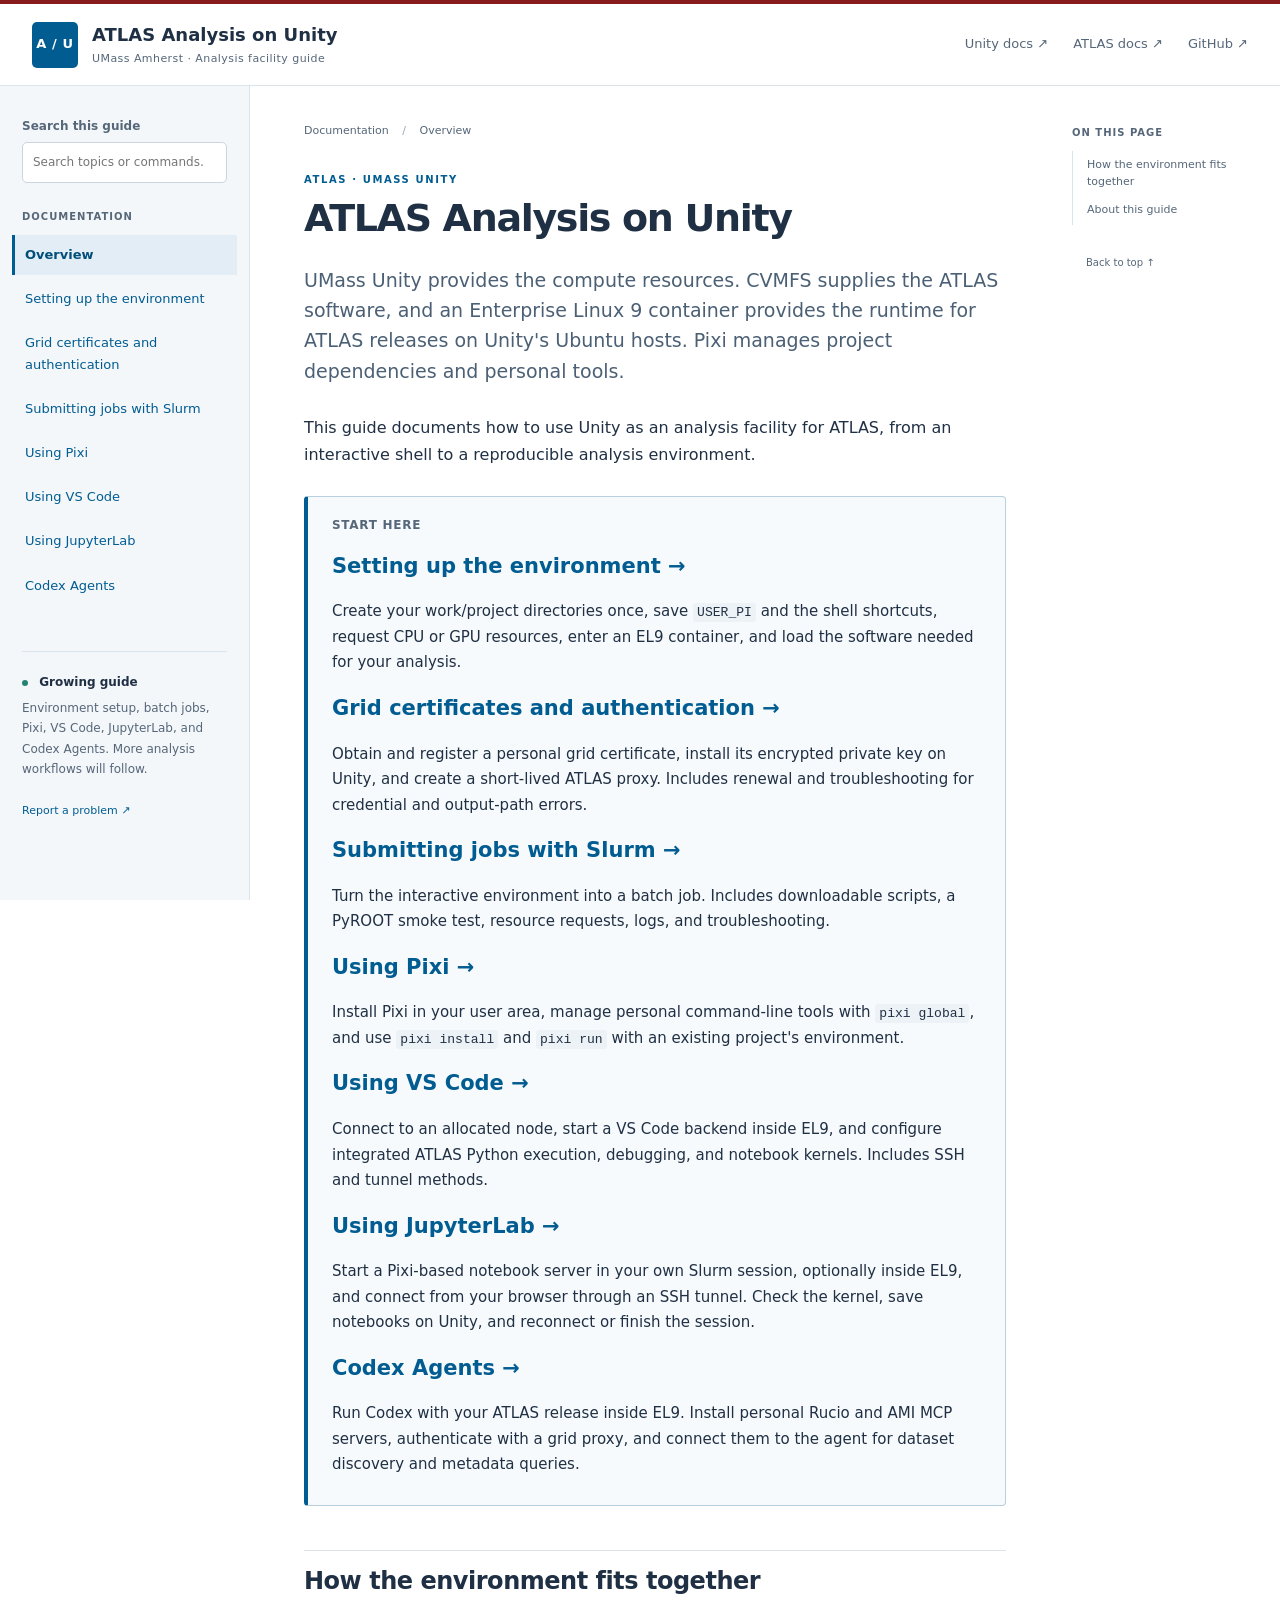
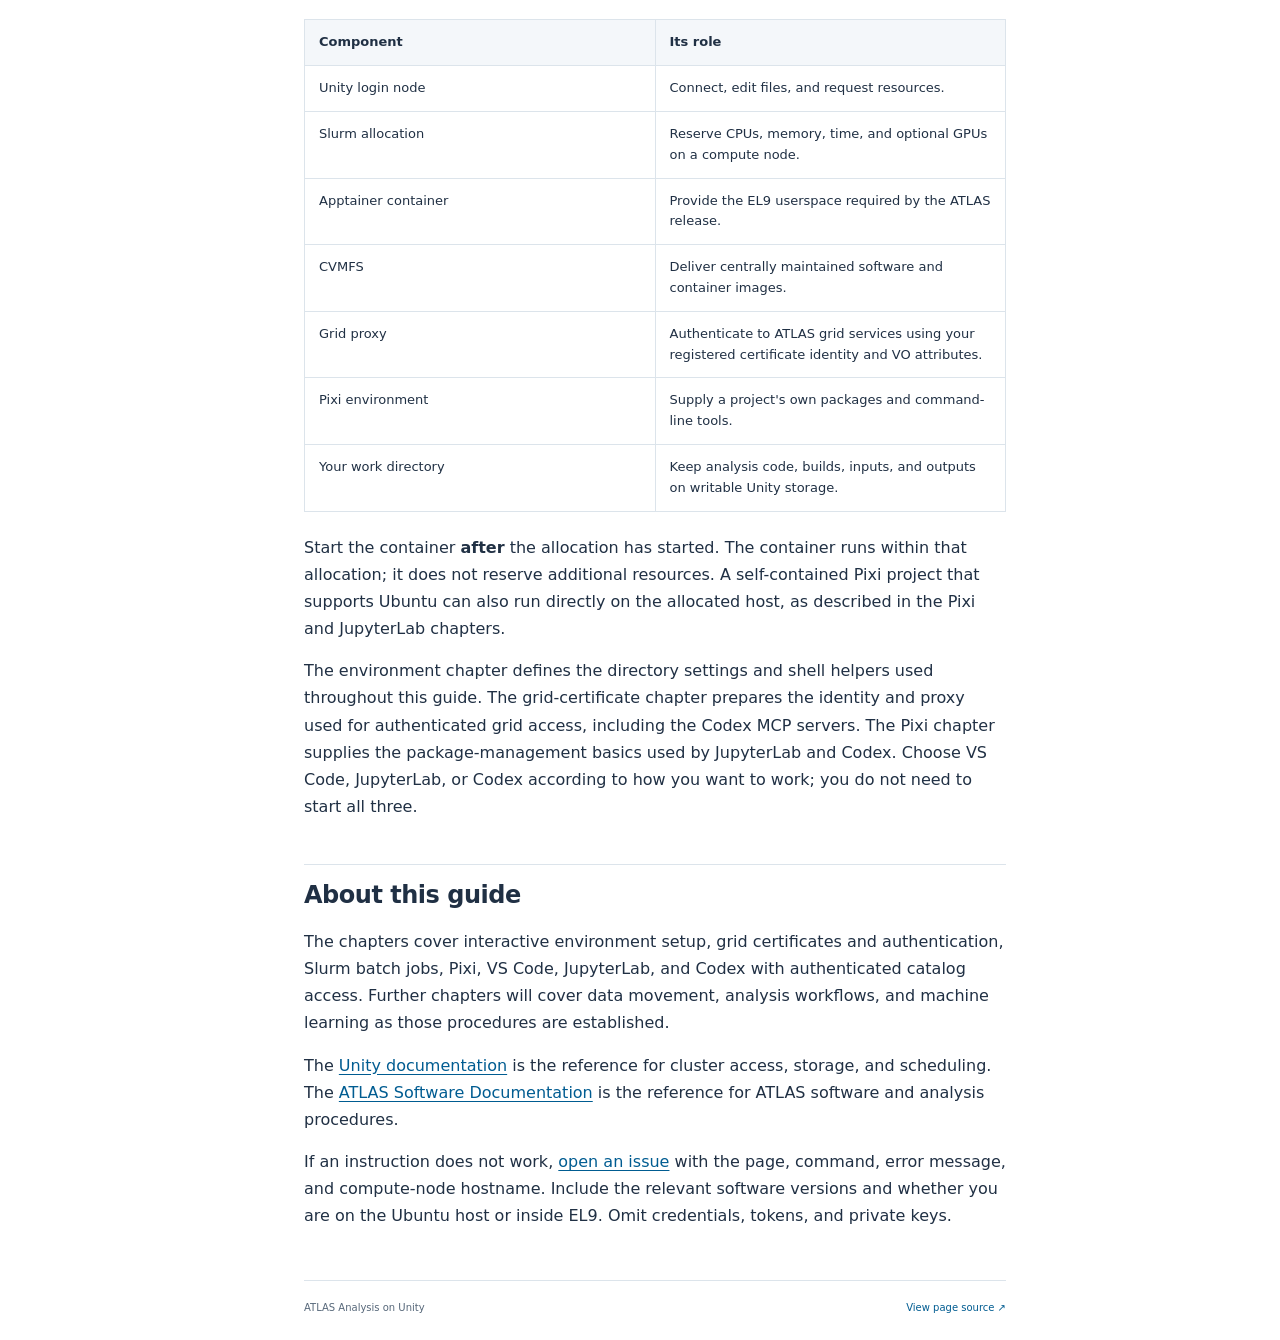
==== commit 3d5769a0: "Add grid certificates and authentication chapter Document certificate issuance, ATLAS IAM registrati" ====
--- a/index.html
+++ b/index.html
@@ -20,7 +20,7 @@
   <aside class="sidebar" id="sidebar">
     <div class="search" hidden><label for="search-input">Search this guide</label><input id="search-input" type="search" placeholder="Search topics or commands…" autocomplete="off"><p id="search-status" aria-live="polite"></p><ul id="search-results" hidden></ul></div>
     <p class="nav-label">Documentation</p>
-    <nav class="chapters" aria-label="Chapters"><a aria-current="page" href="index.html">Overview</a><a href="setting-up-environment/index.html">Setting up the environment</a><a href="submitting-jobs/index.html">Submitting jobs with Slurm</a><a href="using-pixi/index.html">Using Pixi</a><a href="using-vscode/index.html">Using VS Code</a><a href="using-jupyterlab/index.html">Using JupyterLab</a><a href="codex-agents/index.html">Codex Agents</a></nav>
+    <nav class="chapters" aria-label="Chapters"><a aria-current="page" href="index.html">Overview</a><a href="setting-up-environment/index.html">Setting up the environment</a><a href="grid-certificates/index.html">Grid certificates and authentication</a><a href="submitting-jobs/index.html">Submitting jobs with Slurm</a><a href="using-pixi/index.html">Using Pixi</a><a href="using-vscode/index.html">Using VS Code</a><a href="using-jupyterlab/index.html">Using JupyterLab</a><a href="codex-agents/index.html">Codex Agents</a></nav>
     <div class="sidebar-note"><span class="status-dot"></span> Growing guide<p>Environment setup, batch jobs, Pixi, VS Code, JupyterLab, and Codex Agents. More analysis workflows will follow.</p></div>
     <a class="sidebar-source" href="https://github.com/rafaellopesdesa/unity_atlas/issues">Report a problem ↗</a>
   </aside>
@@ -34,6 +34,8 @@
 <h2>Start here</h2>
 <p><strong><a href="setting-up-environment/">Setting up the environment →</a></strong></p>
 <p>Create your work/project directories once, save <code>USER_PI</code> and the shell shortcuts, request CPU or GPU resources, enter an EL9 container, and load the software needed for your analysis.</p>
+<p><strong><a href="grid-certificates/">Grid certificates and authentication →</a></strong></p>
+<p>Obtain and register a personal grid certificate, install its encrypted private key on Unity, and create a short-lived ATLAS proxy. Includes renewal and troubleshooting for credential and output-path errors.</p>
 <p><strong><a href="submitting-jobs/">Submitting jobs with Slurm →</a></strong></p>
 <p>Turn the interactive environment into a batch job. Includes downloadable scripts, a PyROOT smoke test, resource requests, logs, and troubleshooting.</p>
 <p><strong><a href="using-pixi/">Using Pixi →</a></strong></p>
@@ -75,19 +77,23 @@
 <td>Deliver centrally maintained software and container images.</td>
 </tr>
 <tr class="odd">
+<td>Grid proxy</td>
+<td>Authenticate to ATLAS grid services using your registered certificate identity and VO attributes.</td>
+</tr>
+<tr class="even">
 <td>Pixi environment</td>
 <td>Supply a project's own packages and command-line tools.</td>
 </tr>
-<tr class="even">
+<tr class="odd">
 <td>Your work directory</td>
 <td>Keep analysis code, builds, inputs, and outputs on writable Unity storage.</td>
 </tr>
 </tbody>
 </table>
 <p>Start the container <strong>after</strong> the allocation has started. The container runs within that allocation; it does not reserve additional resources. A self-contained Pixi project that supports Ubuntu can also run directly on the allocated host, as described in the Pixi and JupyterLab chapters.</p>
-<p>The environment chapter defines the directory settings and shell helpers used throughout this guide. The Pixi chapter supplies the package-management basics used by JupyterLab and Codex. Choose VS Code, JupyterLab, or Codex according to how you want to work; you do not need to start all three.</p>
+<p>The environment chapter defines the directory settings and shell helpers used throughout this guide. The grid-certificate chapter prepares the identity and proxy used for authenticated grid access, including the Codex MCP servers. The Pixi chapter supplies the package-management basics used by JupyterLab and Codex. Choose VS Code, JupyterLab, or Codex according to how you want to work; you do not need to start all three.</p>
 <h2 id="about-this-guide">About this guide</h2>
-<p>The first six chapters cover interactive environment setup, Slurm batch jobs, Pixi, VS Code, JupyterLab, and Codex with authenticated catalog access. Further chapters will cover data movement, analysis workflows, and machine learning as those procedures are established.</p>
+<p>The chapters cover interactive environment setup, grid certificates and authentication, Slurm batch jobs, Pixi, VS Code, JupyterLab, and Codex with authenticated catalog access. Further chapters will cover data movement, analysis workflows, and machine learning as those procedures are established.</p>
 <p>The <a href="https://docs.unity.rc.umass.edu/documentation/">Unity documentation</a> is the reference for cluster access, storage, and scheduling. The <a href="https://atlas-software.docs.cern.ch/">ATLAS Software Documentation</a> is the reference for ATLAS software and analysis procedures.</p>
 <p>If an instruction does not work, <a href="https://github.com/rafaellopesdesa/unity_atlas/issues">open an issue</a> with the page, command, error message, and compute-node hostname. Include the relevant software versions and whether you are on the Ubuntu host or inside EL9. Omit credentials, tokens, and private keys.</p>
 </article>
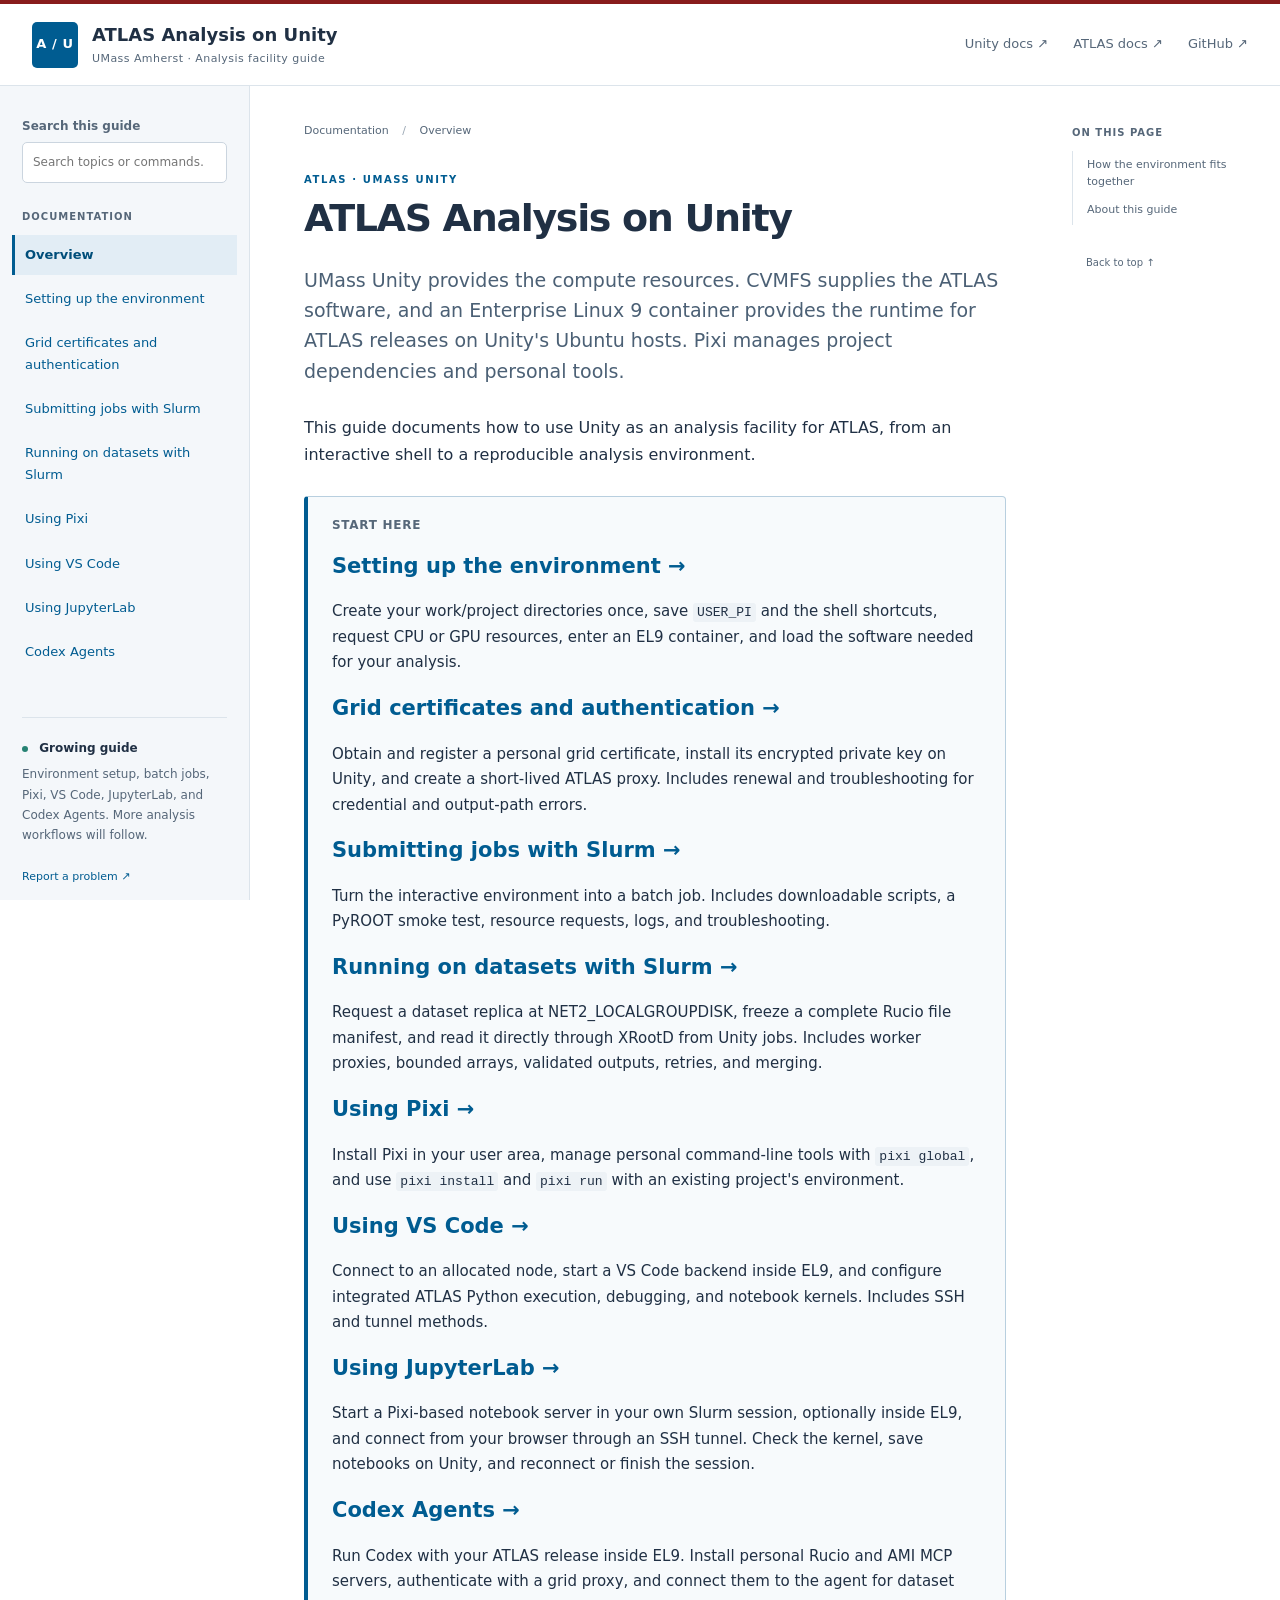
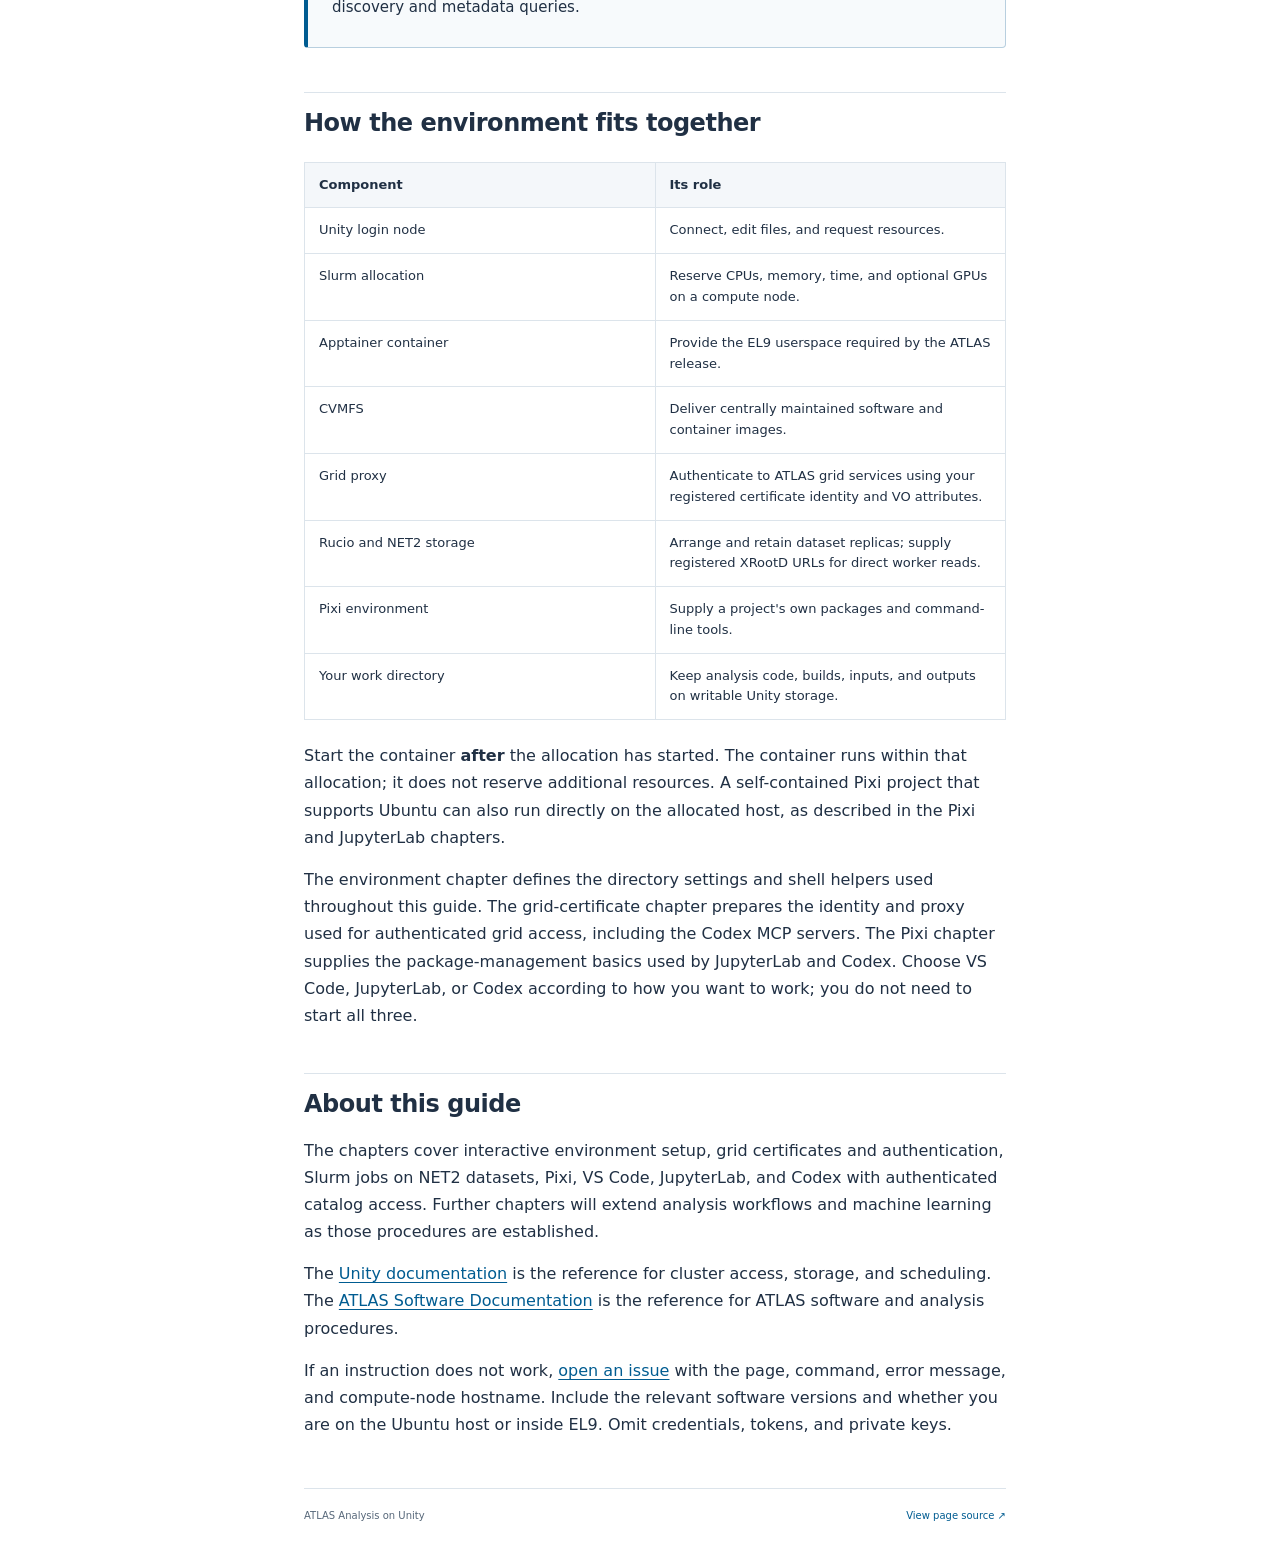
==== commit 0f7925c4: "Document Rucio-to-Slurm dataset workflow on NET2 Add complete XRootD manifests, private worker proxi" ====
--- a/index.html
+++ b/index.html
@@ -20,7 +20,7 @@
   <aside class="sidebar" id="sidebar">
     <div class="search" hidden><label for="search-input">Search this guide</label><input id="search-input" type="search" placeholder="Search topics or commands…" autocomplete="off"><p id="search-status" aria-live="polite"></p><ul id="search-results" hidden></ul></div>
     <p class="nav-label">Documentation</p>
-    <nav class="chapters" aria-label="Chapters"><a aria-current="page" href="index.html">Overview</a><a href="setting-up-environment/index.html">Setting up the environment</a><a href="grid-certificates/index.html">Grid certificates and authentication</a><a href="submitting-jobs/index.html">Submitting jobs with Slurm</a><a href="using-pixi/index.html">Using Pixi</a><a href="using-vscode/index.html">Using VS Code</a><a href="using-jupyterlab/index.html">Using JupyterLab</a><a href="codex-agents/index.html">Codex Agents</a></nav>
+    <nav class="chapters" aria-label="Chapters"><a aria-current="page" href="index.html">Overview</a><a href="setting-up-environment/index.html">Setting up the environment</a><a href="grid-certificates/index.html">Grid certificates and authentication</a><a href="submitting-jobs/index.html">Submitting jobs with Slurm</a><a href="running-on-datasets/index.html">Running on datasets with Slurm</a><a href="using-pixi/index.html">Using Pixi</a><a href="using-vscode/index.html">Using VS Code</a><a href="using-jupyterlab/index.html">Using JupyterLab</a><a href="codex-agents/index.html">Codex Agents</a></nav>
     <div class="sidebar-note"><span class="status-dot"></span> Growing guide<p>Environment setup, batch jobs, Pixi, VS Code, JupyterLab, and Codex Agents. More analysis workflows will follow.</p></div>
     <a class="sidebar-source" href="https://github.com/rafaellopesdesa/unity_atlas/issues">Report a problem ↗</a>
   </aside>
@@ -38,6 +38,8 @@
 <p>Obtain and register a personal grid certificate, install its encrypted private key on Unity, and create a short-lived ATLAS proxy. Includes renewal and troubleshooting for credential and output-path errors.</p>
 <p><strong><a href="submitting-jobs/">Submitting jobs with Slurm →</a></strong></p>
 <p>Turn the interactive environment into a batch job. Includes downloadable scripts, a PyROOT smoke test, resource requests, logs, and troubleshooting.</p>
+<p><strong><a href="running-on-datasets/">Running on datasets with Slurm →</a></strong></p>
+<p>Request a dataset replica at NET2_LOCALGROUPDISK, freeze a complete Rucio file manifest, and read it directly through XRootD from Unity jobs. Includes worker proxies, bounded arrays, validated outputs, retries, and merging.</p>
 <p><strong><a href="using-pixi/">Using Pixi →</a></strong></p>
 <p>Install Pixi in your user area, manage personal command-line tools with <code>pixi global</code>, and use <code>pixi install</code> and <code>pixi run</code> with an existing project's environment.</p>
 <p><strong><a href="using-vscode/">Using VS Code →</a></strong></p>
@@ -81,10 +83,14 @@
 <td>Authenticate to ATLAS grid services using your registered certificate identity and VO attributes.</td>
 </tr>
 <tr class="even">
+<td>Rucio and NET2 storage</td>
+<td>Arrange and retain dataset replicas; supply registered XRootD URLs for direct worker reads.</td>
+</tr>
+<tr class="odd">
 <td>Pixi environment</td>
 <td>Supply a project's own packages and command-line tools.</td>
 </tr>
-<tr class="odd">
+<tr class="even">
 <td>Your work directory</td>
 <td>Keep analysis code, builds, inputs, and outputs on writable Unity storage.</td>
 </tr>
@@ -93,7 +99,7 @@
 <p>Start the container <strong>after</strong> the allocation has started. The container runs within that allocation; it does not reserve additional resources. A self-contained Pixi project that supports Ubuntu can also run directly on the allocated host, as described in the Pixi and JupyterLab chapters.</p>
 <p>The environment chapter defines the directory settings and shell helpers used throughout this guide. The grid-certificate chapter prepares the identity and proxy used for authenticated grid access, including the Codex MCP servers. The Pixi chapter supplies the package-management basics used by JupyterLab and Codex. Choose VS Code, JupyterLab, or Codex according to how you want to work; you do not need to start all three.</p>
 <h2 id="about-this-guide">About this guide</h2>
-<p>The chapters cover interactive environment setup, grid certificates and authentication, Slurm batch jobs, Pixi, VS Code, JupyterLab, and Codex with authenticated catalog access. Further chapters will cover data movement, analysis workflows, and machine learning as those procedures are established.</p>
+<p>The chapters cover interactive environment setup, grid certificates and authentication, Slurm jobs on NET2 datasets, Pixi, VS Code, JupyterLab, and Codex with authenticated catalog access. Further chapters will extend analysis workflows and machine learning as those procedures are established.</p>
 <p>The <a href="https://docs.unity.rc.umass.edu/documentation/">Unity documentation</a> is the reference for cluster access, storage, and scheduling. The <a href="https://atlas-software.docs.cern.ch/">ATLAS Software Documentation</a> is the reference for ATLAS software and analysis procedures.</p>
 <p>If an instruction does not work, <a href="https://github.com/rafaellopesdesa/unity_atlas/issues">open an issue</a> with the page, command, error message, and compute-node hostname. Include the relevant software versions and whether you are on the Ubuntu host or inside EL9. Omit credentials, tokens, and private keys.</p>
 </article>
